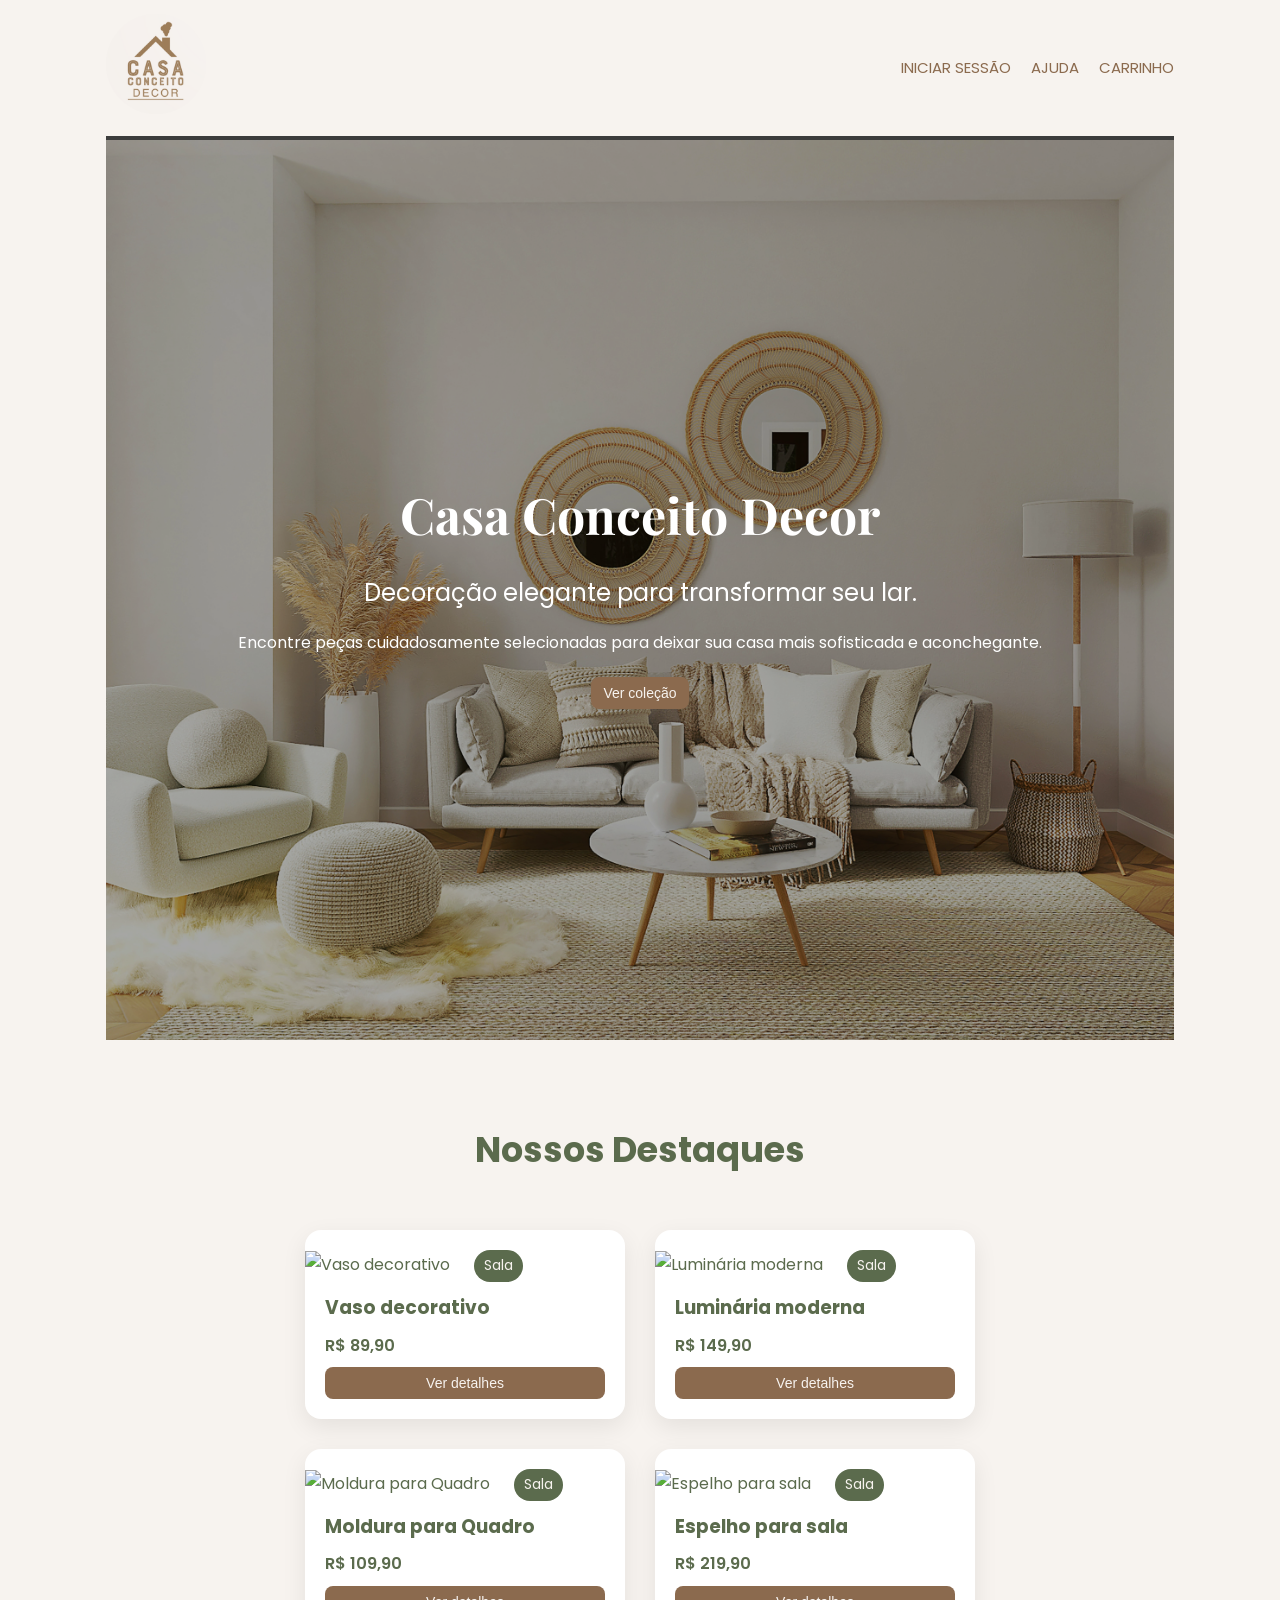
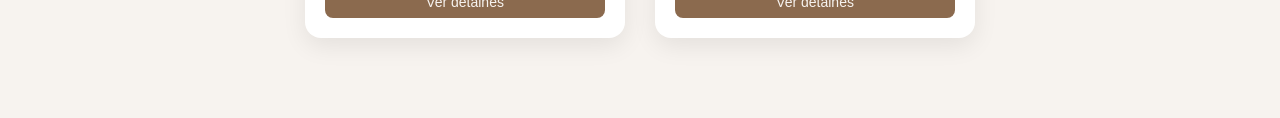
==== pages/index.html @ 95ecd6db "feat: seção Destaques (com cards)" ====
<!DOCTYPE html>
<html lang="pt-BR">
<head>
  <meta charset="UTF-8">
  <meta name="viewport" content="width=device-width, initial-scale=1.0">
  <title>Casa Conceito Decor</title>
  <link rel="preconnect" href="https://fonts.googleapis.com">
  <link rel="preconnect" href="https://fonts.gstatic.com" crossorigin>
  <link href="https://fonts.googleapis.com/css2?family=Playfair+Display:ital,wght@0,400..900;1,400..900&family=Poppins:ital,wght@0,100;0,200;0,300;0,400;0,500;0,600;0,700;0,800;0,900;1,100;1,200;1,300;1,400;1,500;1,600;1,700;1,800;1,900&display=swap" rel="stylesheet">

  <link rel="stylesheet" href="../css/main.css">
  <script src="../js/components/site-header.js"></script>
  <script src="../js/components/card-produto.js"></script>
</head>
<body>
  <site-header></site-header>

  <div class="hero">
    <h1>Casa Conceito Decor</h1>
    <h3>Decoração elegante para transformar seu lar.</h3>
    <h5>Encontre peças cuidadosamente selecionadas para deixar sua casa mais sofisticada e aconchegante.</h5>
    <button>Ver coleção</button>
  </div>

  <section class="produtos">
    <h2>Nossos Destaques</h2>
    <div class="cards">
      <card-produto
        src="../assets/vaso.jpg"
        categoria="Sala"
        titulo="Vaso decorativo"
        preco="R$ 89,90"
      ></card-produto>

      <card-produto
        src="../assets/luminaria.jpg"
        categoria="Sala"
        titulo="Luminária moderna"
        preco="R$ 149,90"
      ></card-produto>

      <card-produto
        src="../assets/quadro.jpg"
        categoria="Sala"
        titulo="Moldura para Quadro"
        preco="R$ 109,90"
      ></card-produto>

      <card-produto
        src="../assets/espelho.jpg"
        categoria="Sala"
        titulo="Espelho para sala"
        preco="R$ 219,90"
      ></card-produto>
    </div>
  </section>
</body>
</html>
---- css/main.css ----
@import "base/variables.css";
@import "base/reset.css";

@import "layout/header.css";
@import "layout/hero.css";

@import "components/card.css";
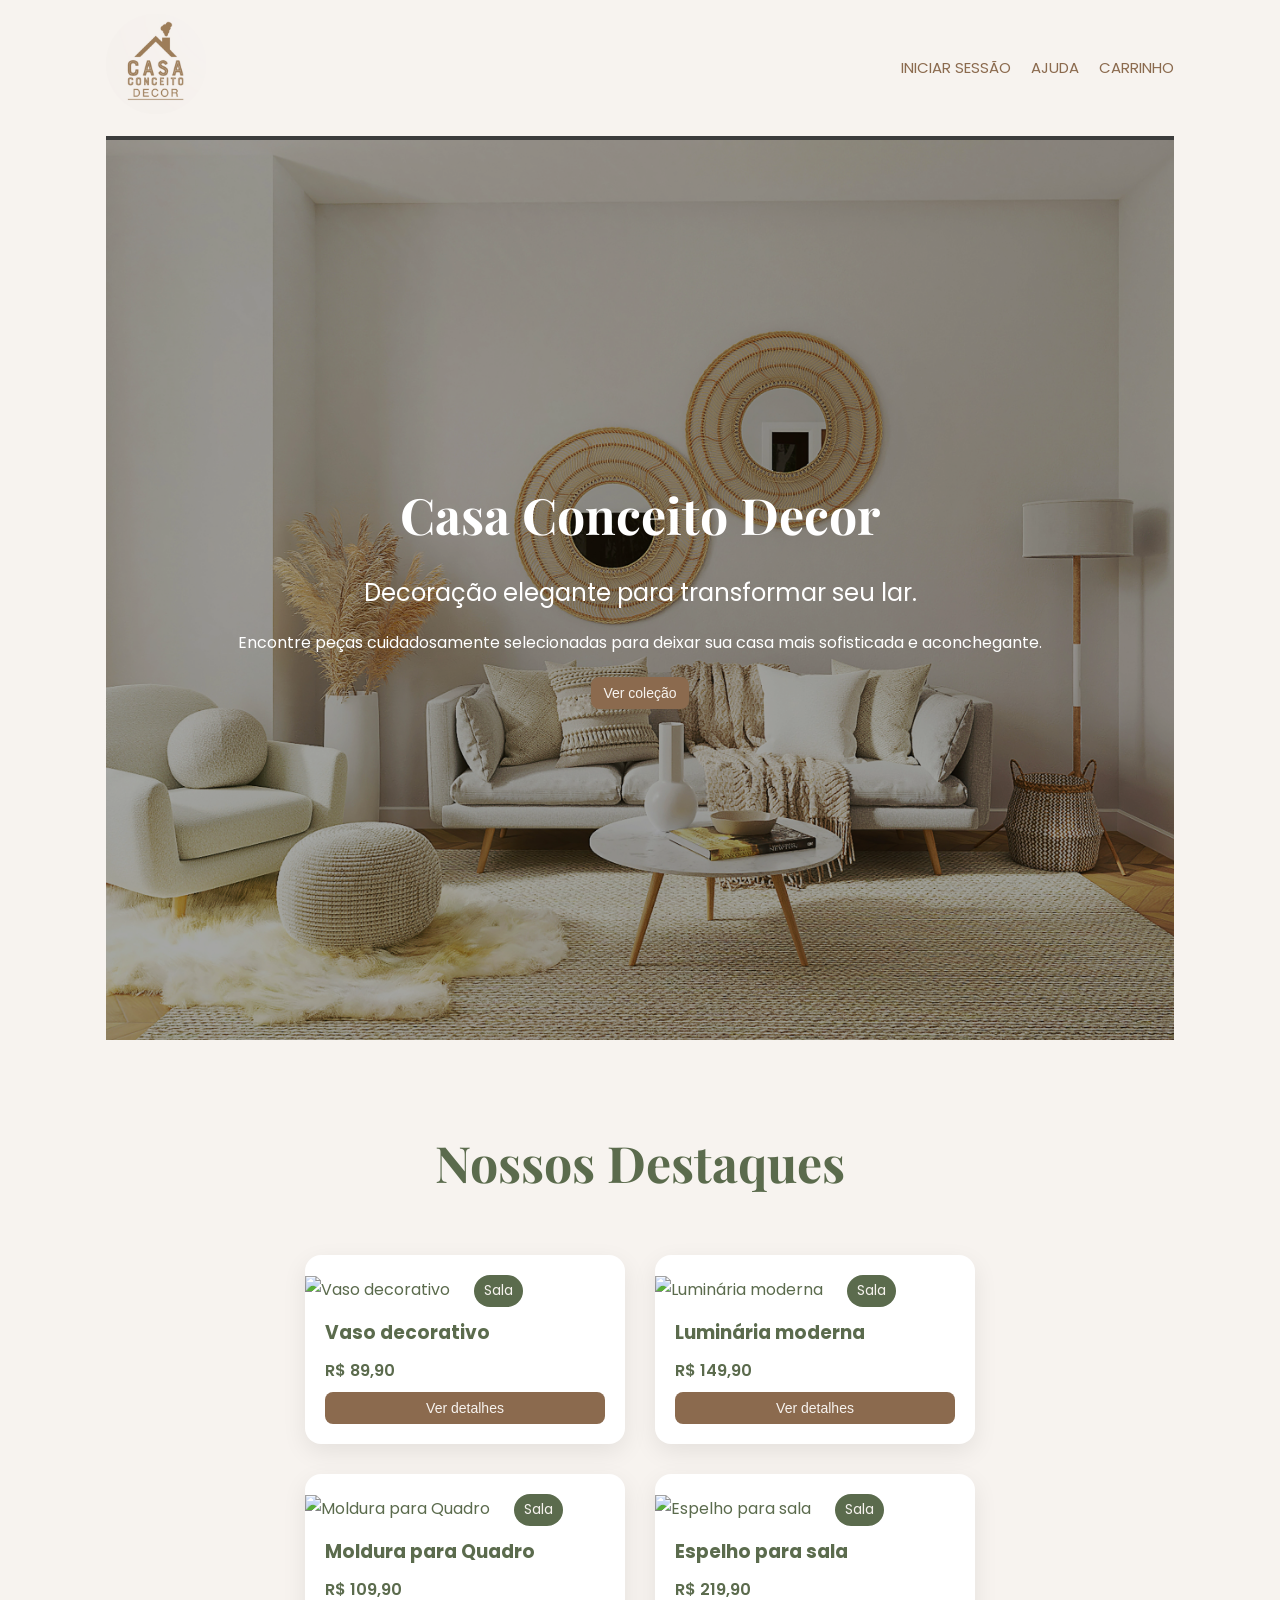
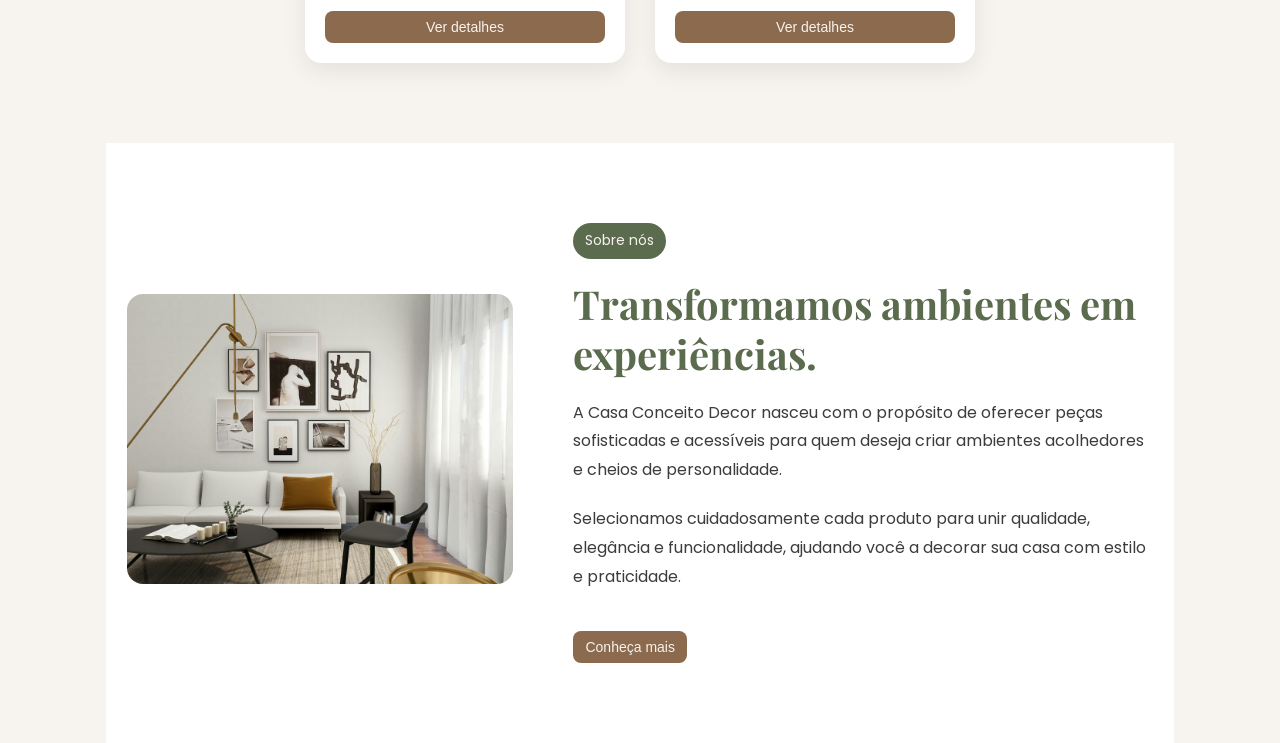
==== commit b95d926f: "feat: seção 'sobre' do projeto" ====
--- a/pages/index.html
+++ b/pages/index.html
@@ -54,5 +54,26 @@
       ></card-produto>
     </div>
   </section>
+
+  <section class="sobre">
+    <div class="sobre__imagem">
+      <img src="../assets/sobre.jpg" alt="Sala decorada">
+    </div>
+    <div class="sobre__conteudo">
+      <span class="sobre__categoria">Sobre nós</span>
+      <h2>Transformamos ambientes em experiências.</h2>
+      <p>
+        A Casa Conceito Decor nasceu com o propósito de oferecer peças
+        sofisticadas e acessíveis para quem deseja criar ambientes
+        acolhedores e cheios de personalidade.
+      </p>
+      <p>
+        Selecionamos cuidadosamente cada produto para unir qualidade,
+        elegância e funcionalidade, ajudando você a decorar sua casa com
+        estilo e praticidade.
+      </p>
+      <button>Conheça mais</button>
+    </div>
+  </section>
 </body>
 </html>
--- a/css/main.css
+++ b/css/main.css
@@ -3,5 +3,6 @@
 
 @import "layout/header.css";
 @import "layout/hero.css";
+@import "layout/about.css";
 
 @import "components/card.css";
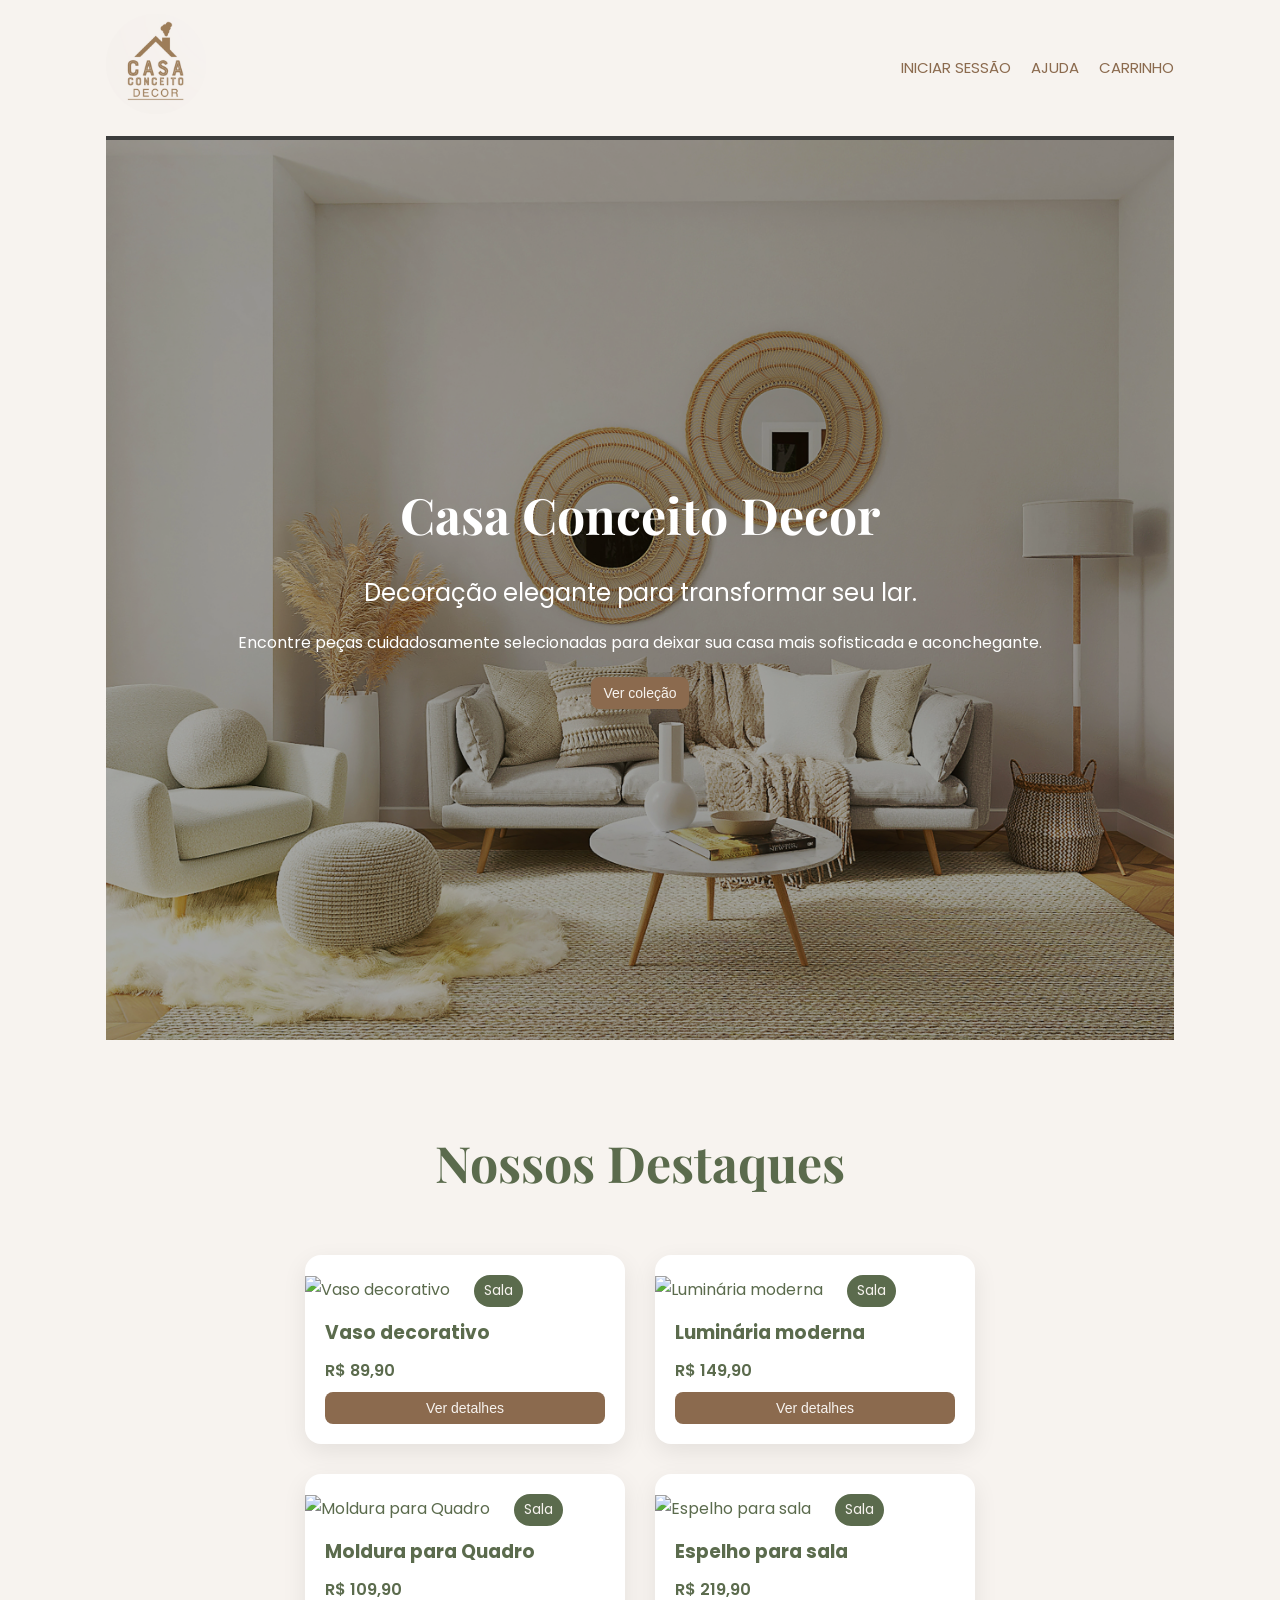
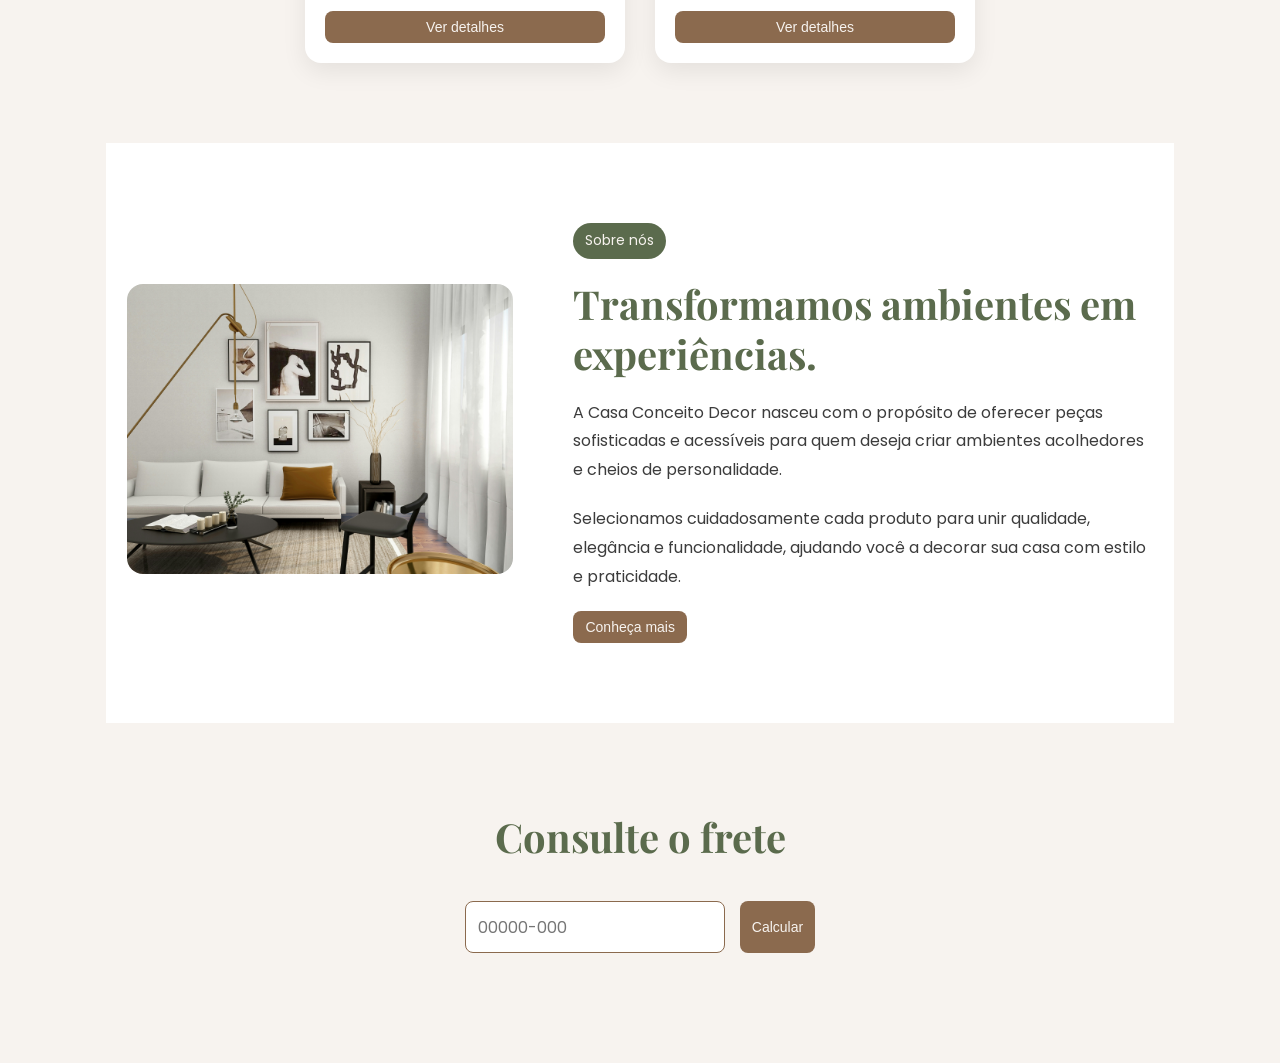
==== commit 707ed4d6: "feat: seção 'calcule o frete' do projeto" ====
--- a/pages/index.html
+++ b/pages/index.html
@@ -11,6 +11,7 @@
   <link rel="stylesheet" href="../css/main.css">
   <script src="../js/components/site-header.js"></script>
   <script src="../js/components/card-produto.js"></script>
+  <script type="module" src="../js/main.js"></script>
 </head>
 <body>
   <site-header></site-header>
@@ -75,5 +76,21 @@
       <button>Conheça mais</button>
     </div>
   </section>
+
+  <section class="frete">
+    <h2>Consulte o frete</h2>
+    <div class="frete__form">
+      <input
+        type="text"
+        id="cep"
+        maxlength="9"
+        placeholder="00000-000"
+      >
+      <button id="btnFrete">
+        Calcular
+      </button>
+    </div>
+    <div id="resultado"></div>
+  </section>
 </body>
 </html>
--- a/css/main.css
+++ b/css/main.css
@@ -6,3 +6,4 @@
 @import "layout/about.css";
 
 @import "components/card.css";
+@import "components/frete.css";
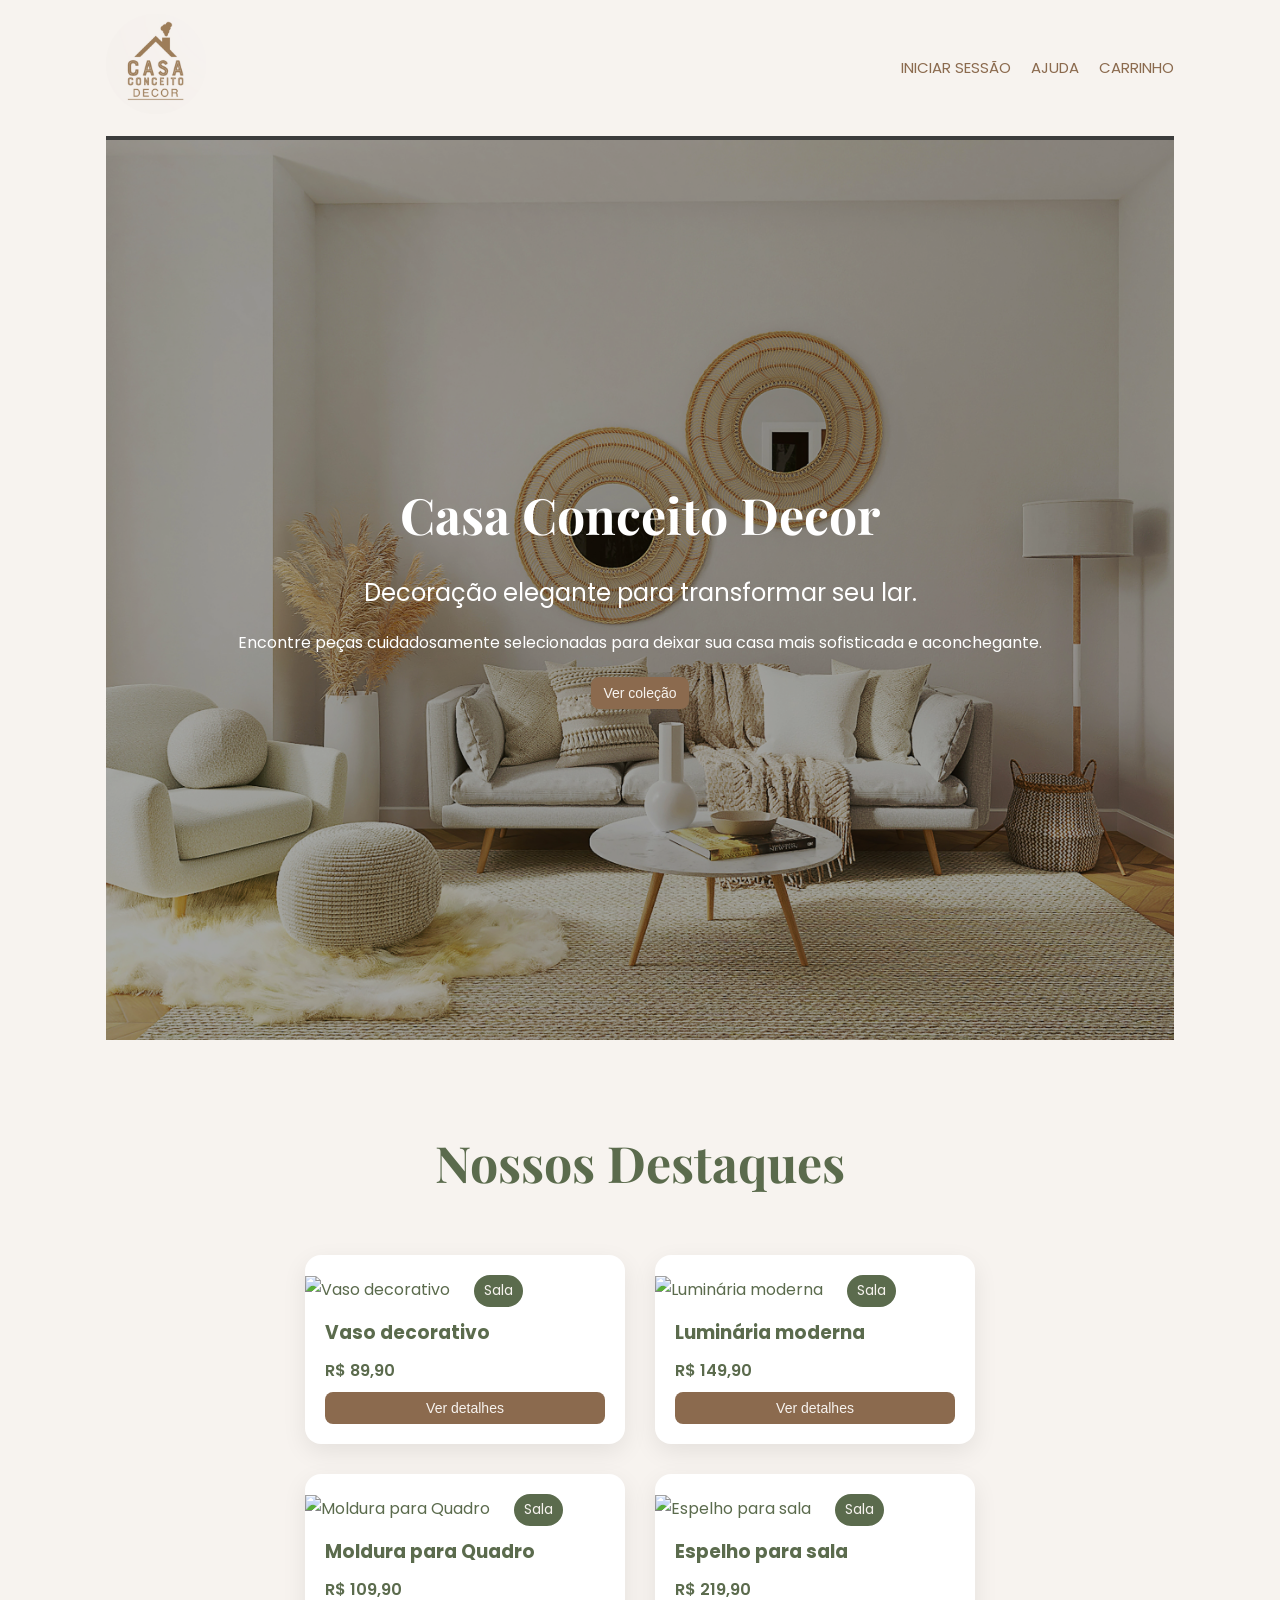
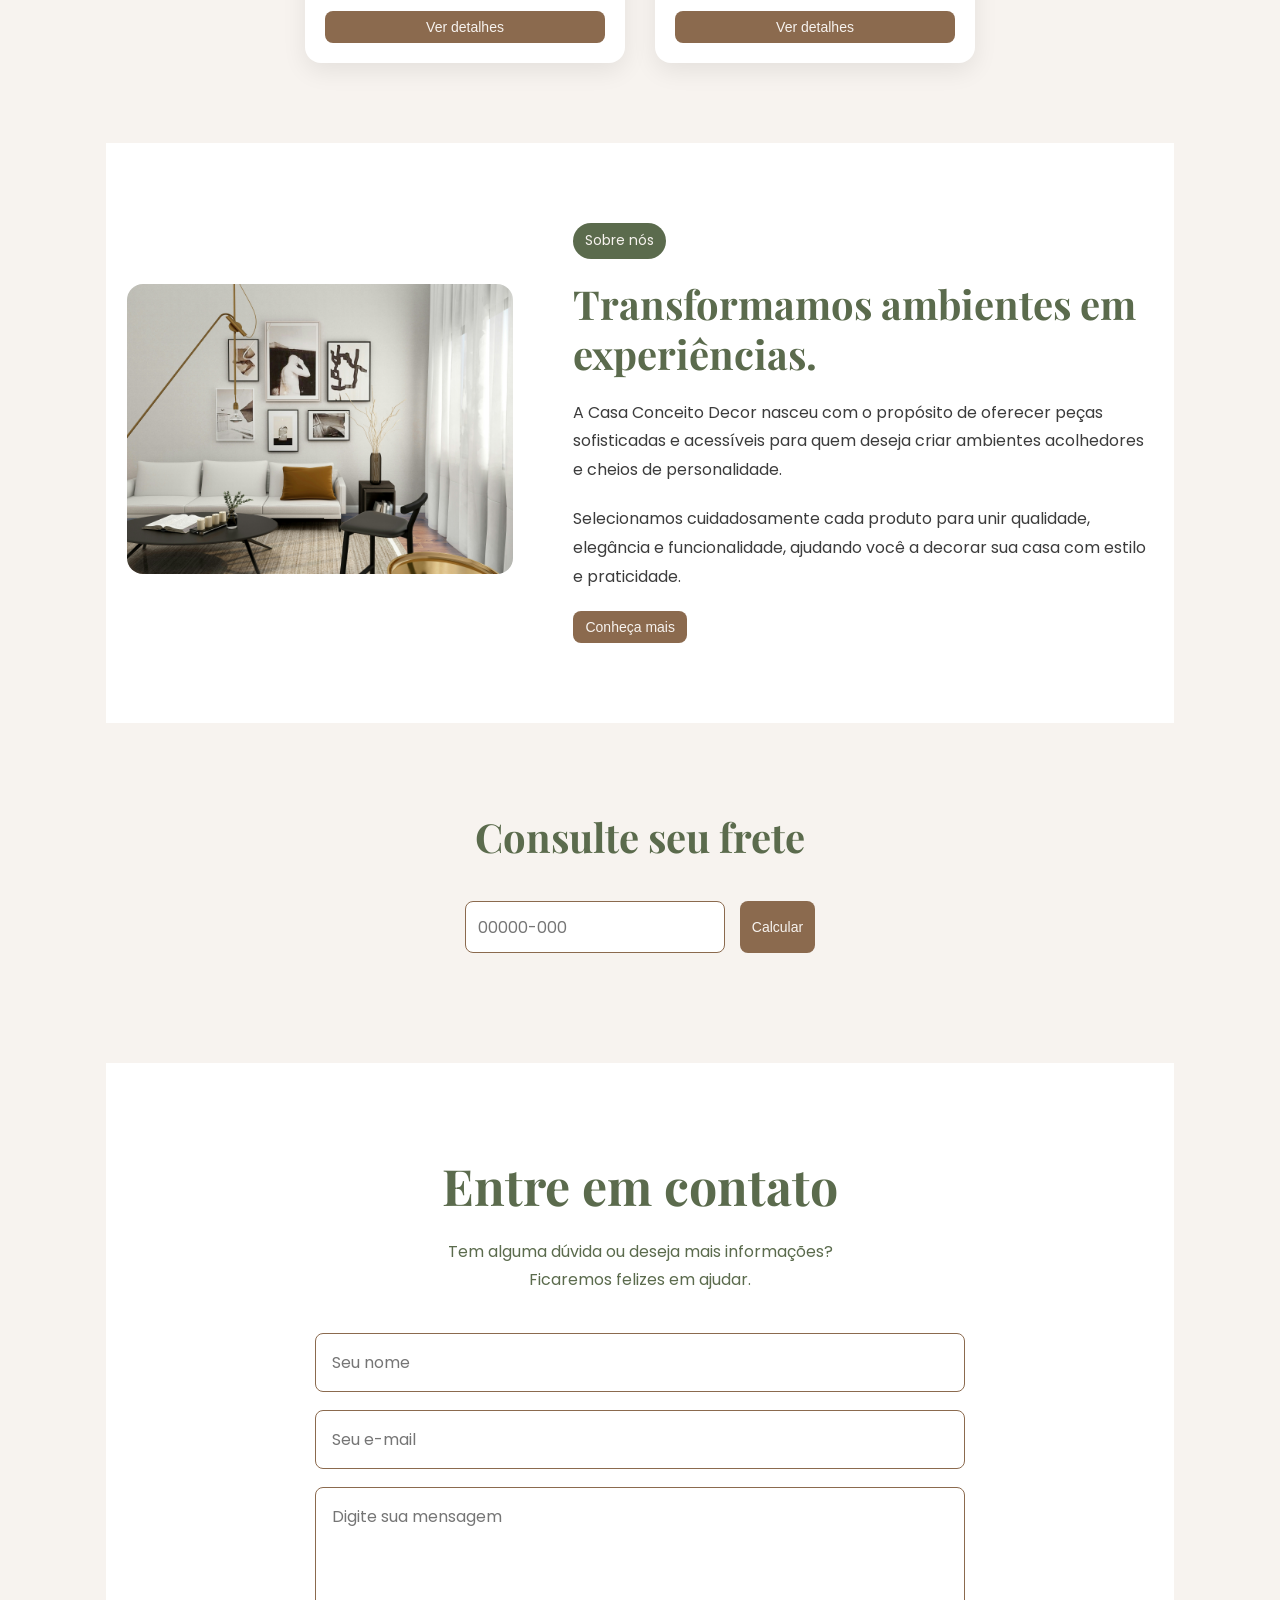
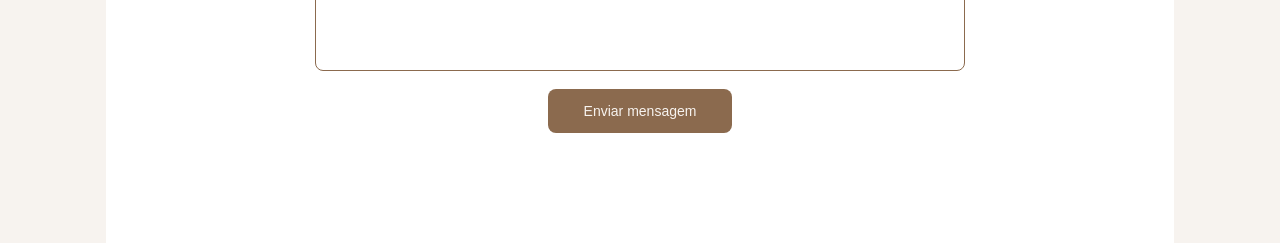
==== commit c03bb545: "feat: seção 'contato' do projeto" ====
--- a/pages/index.html
+++ b/pages/index.html
@@ -78,7 +78,7 @@
   </section>
 
   <section class="frete">
-    <h2>Consulte o frete</h2>
+    <h2>Consulte seu frete</h2>
     <div class="frete__form">
       <input
         type="text"
@@ -92,5 +92,38 @@
     </div>
     <div id="resultado"></div>
   </section>
+
+  <section class="contato">
+    <h2>Entre em contato</h2>
+    <p class="contato__texto">
+      Tem alguma dúvida ou deseja mais informações? 
+      <br>
+      Ficaremos felizes em ajudar.
+    </p>
+    <form id="formContato" class="contato__form">
+      <input
+        type="text"
+        id="nome"
+        placeholder="Seu nome"
+        required
+      >
+      <input
+        type="email"
+        id="email"
+        placeholder="Seu e-mail"
+        required
+      >
+      <textarea
+        id="mensagem"
+        placeholder="Digite sua mensagem"
+        rows="6"
+        required
+      ></textarea>
+      <button type="submit">
+        Enviar mensagem
+      </button>
+    </form>
+    <div id="mensagemContato"></div>
+  </section>
 </body>
 </html>
--- a/css/main.css
+++ b/css/main.css
@@ -7,3 +7,4 @@
 
 @import "components/card.css";
 @import "components/frete.css";
+@import "components/form.css";
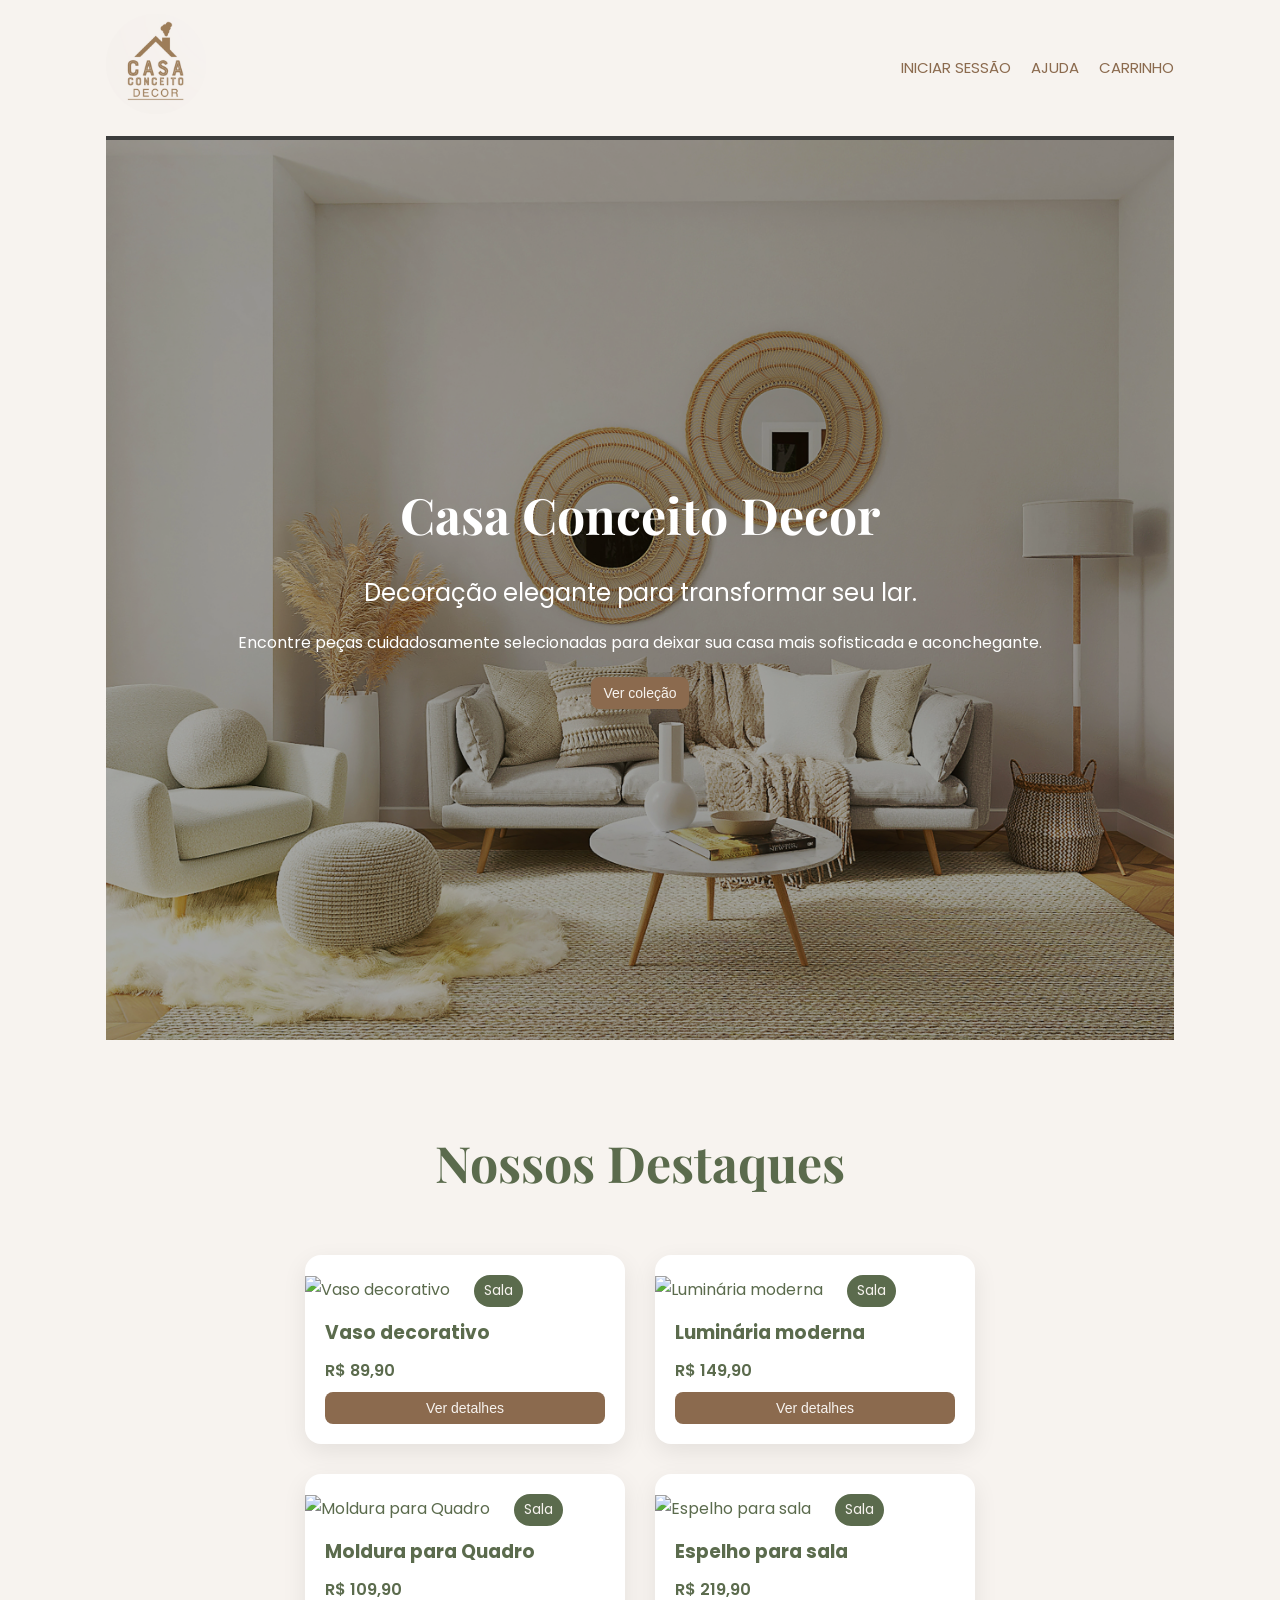
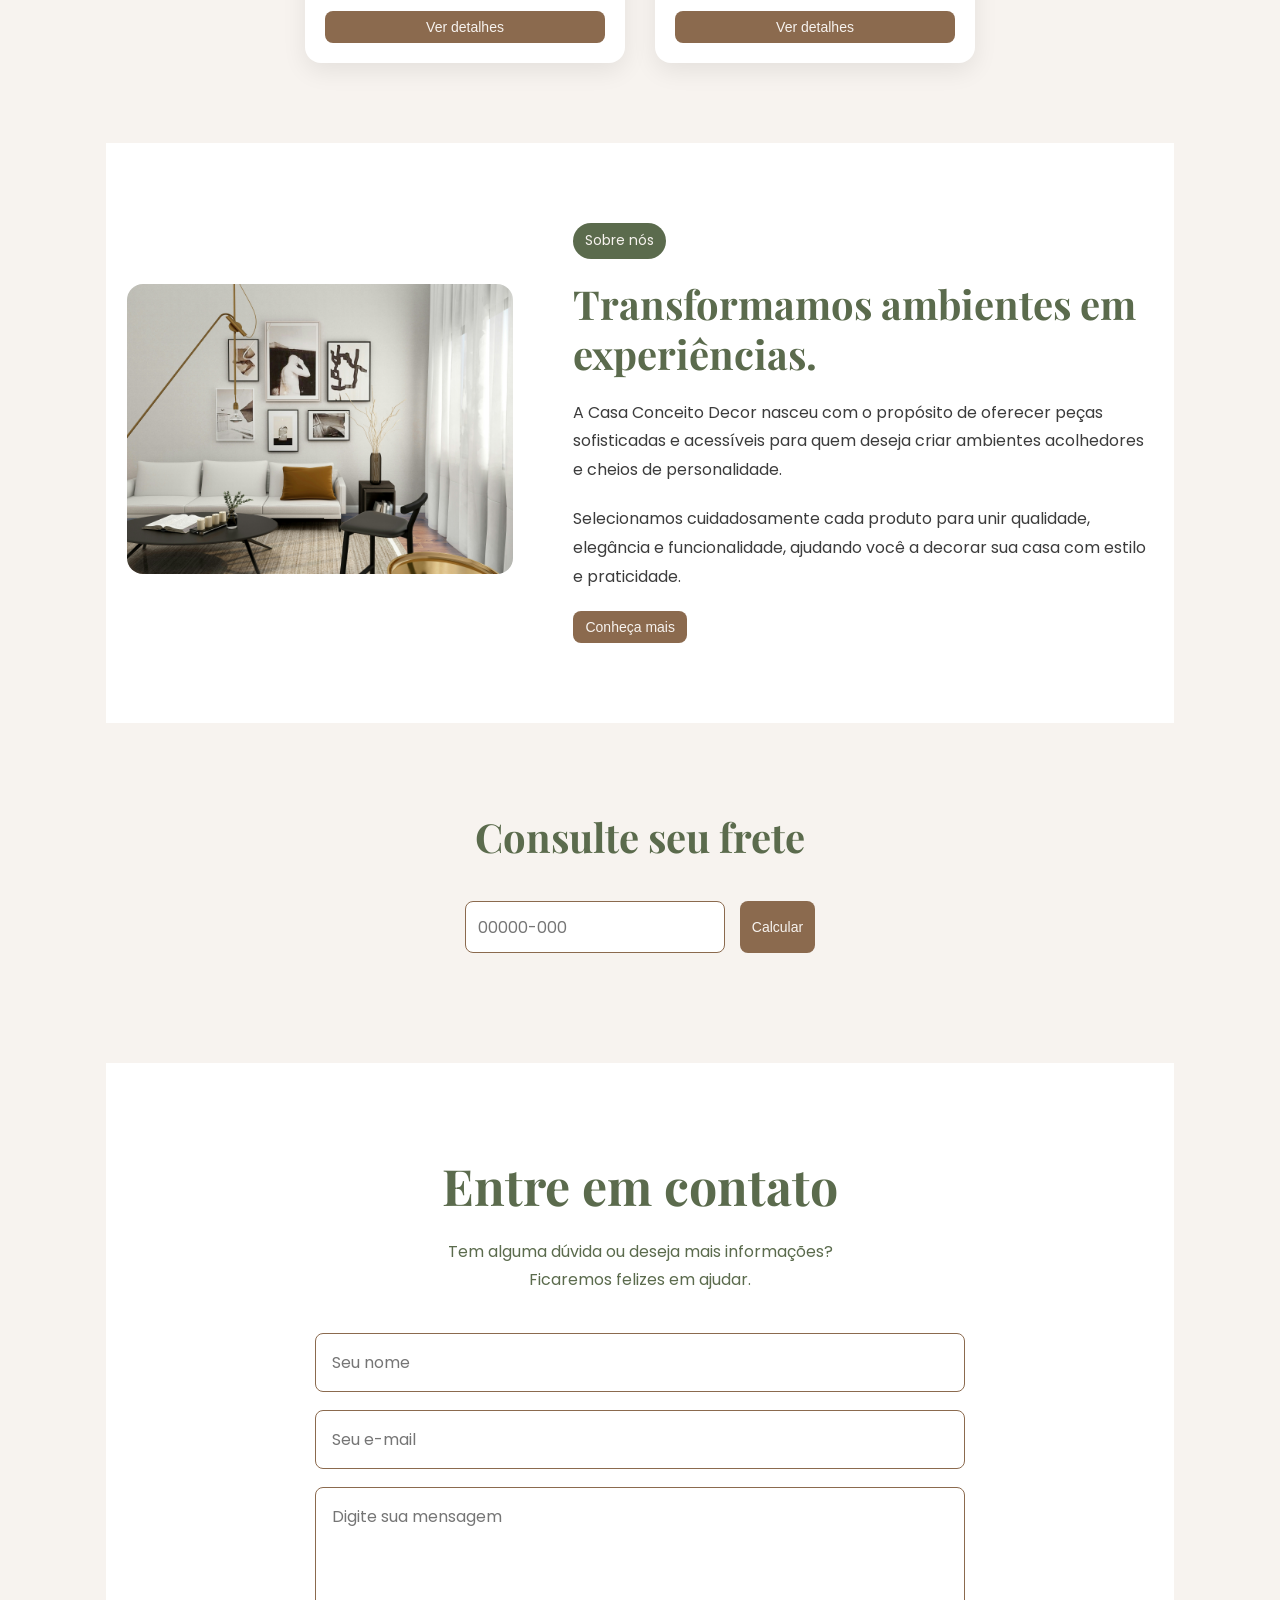
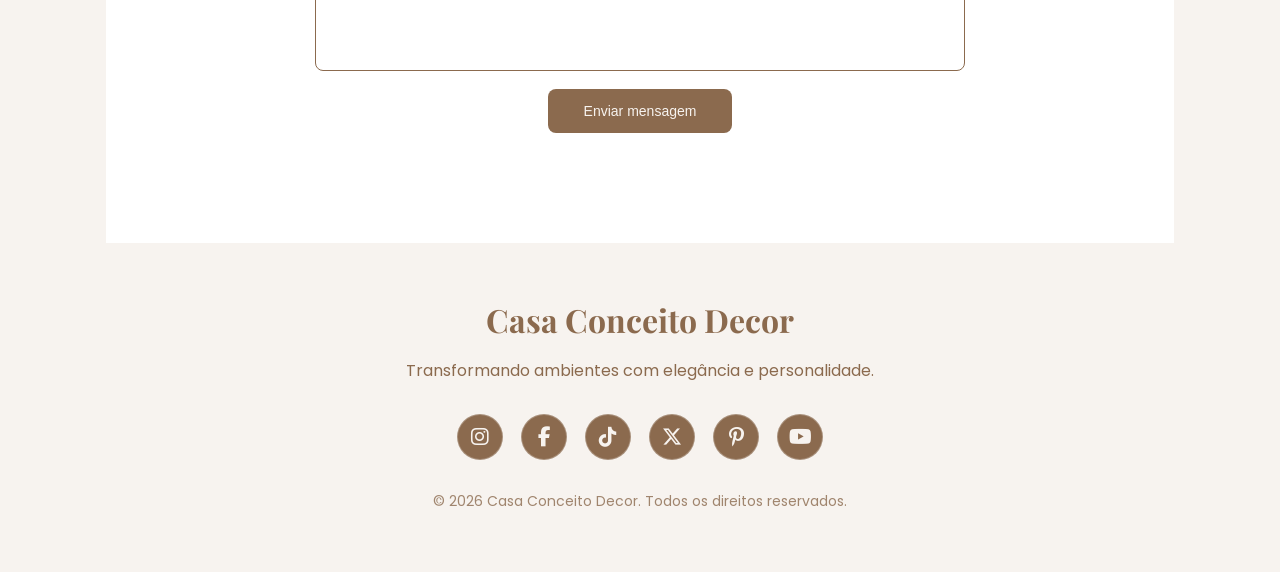
==== commit 337efb3f: "feat: footer do projeto" ====
--- a/pages/index.html
+++ b/pages/index.html
@@ -7,10 +7,12 @@
   <link rel="preconnect" href="https://fonts.googleapis.com">
   <link rel="preconnect" href="https://fonts.gstatic.com" crossorigin>
   <link href="https://fonts.googleapis.com/css2?family=Playfair+Display:ital,wght@0,400..900;1,400..900&family=Poppins:ital,wght@0,100;0,200;0,300;0,400;0,500;0,600;0,700;0,800;0,900;1,100;1,200;1,300;1,400;1,500;1,600;1,700;1,800;1,900&display=swap" rel="stylesheet">
+  <link rel="stylesheet" href="https://cdnjs.cloudflare.com/ajax/libs/font-awesome/6.7.2/css/all.min.css"/>
 
   <link rel="stylesheet" href="../css/main.css">
   <script src="../js/components/site-header.js"></script>
   <script src="../js/components/card-produto.js"></script>
+  <script src="../js/components/site-footer.js"></script>
   <script type="module" src="../js/main.js"></script>
 </head>
 <body>
@@ -125,5 +127,7 @@
     </form>
     <div id="mensagemContato"></div>
   </section>
+
+  <site-footer></site-footer>
 </body>
 </html>
--- a/css/main.css
+++ b/css/main.css
@@ -4,6 +4,7 @@
 @import "layout/header.css";
 @import "layout/hero.css";
 @import "layout/about.css";
+@import "layout/footer.css";
 
 @import "components/card.css";
 @import "components/frete.css";
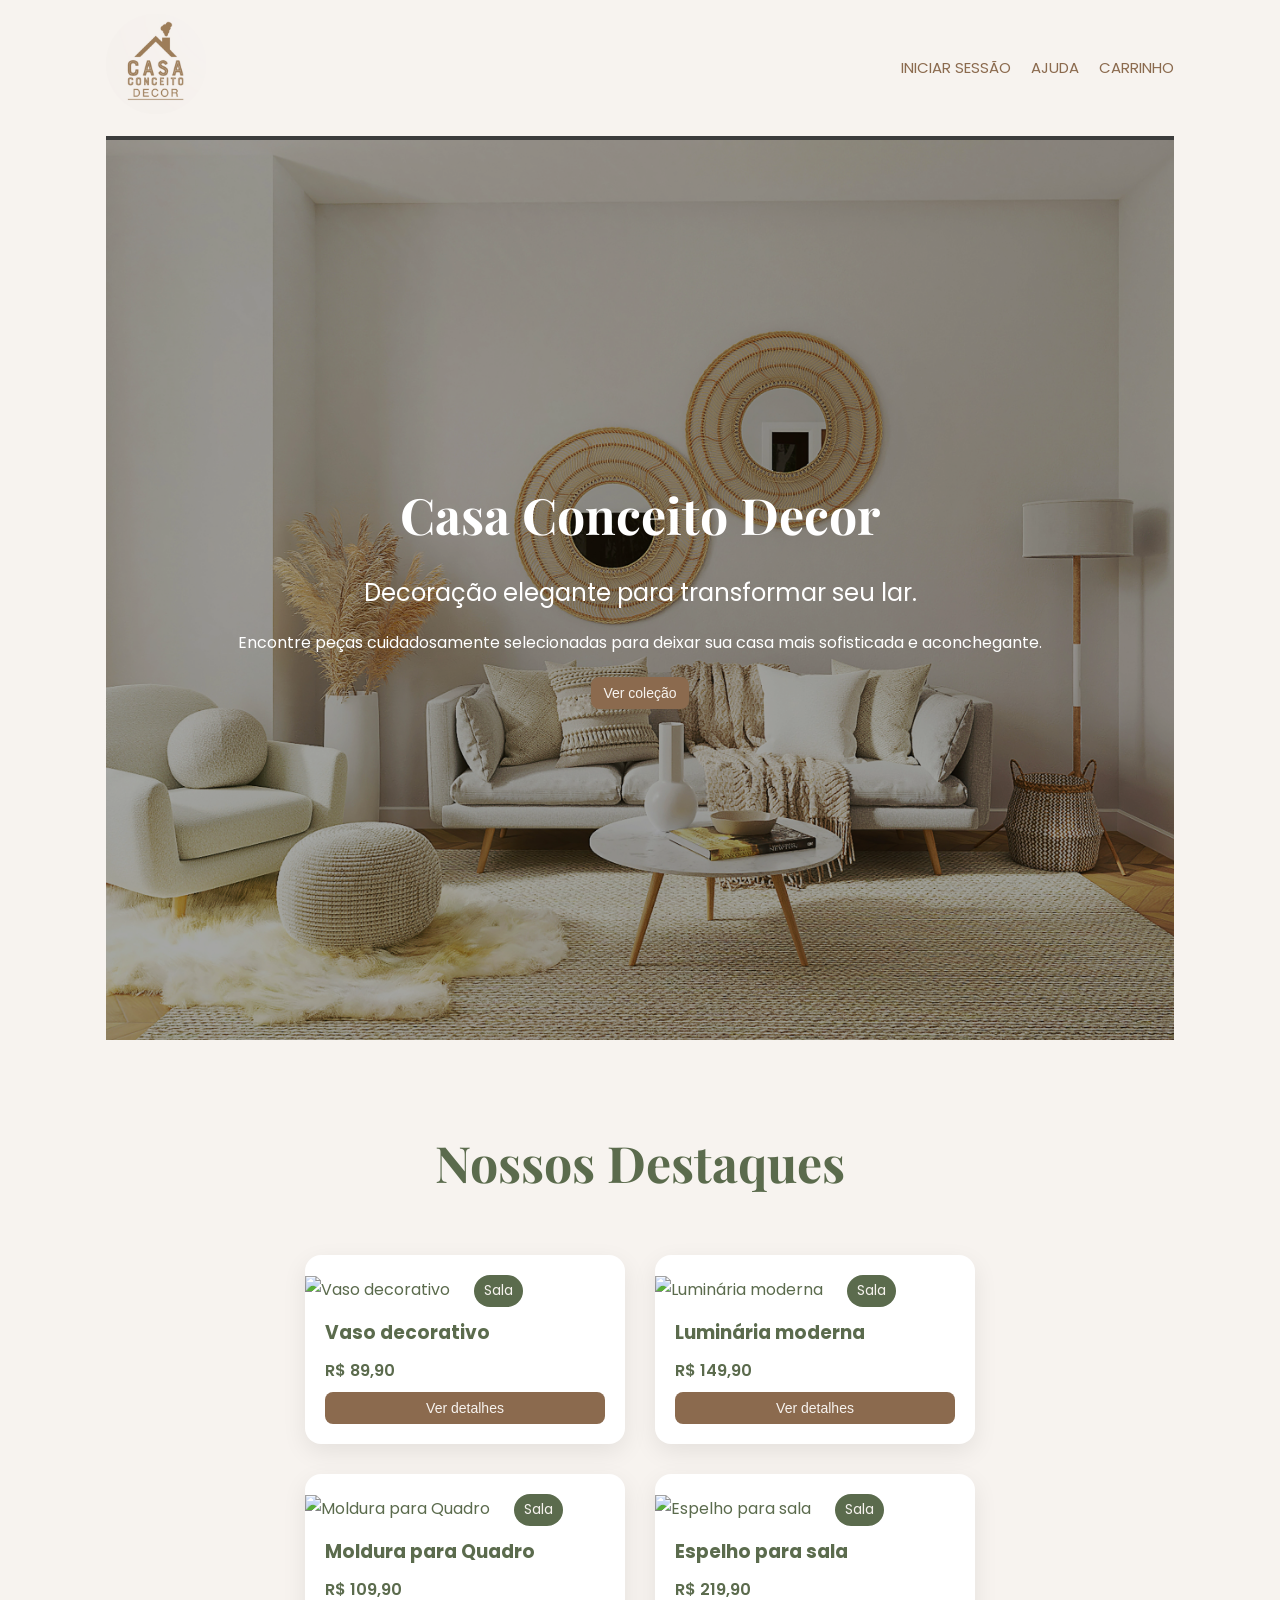
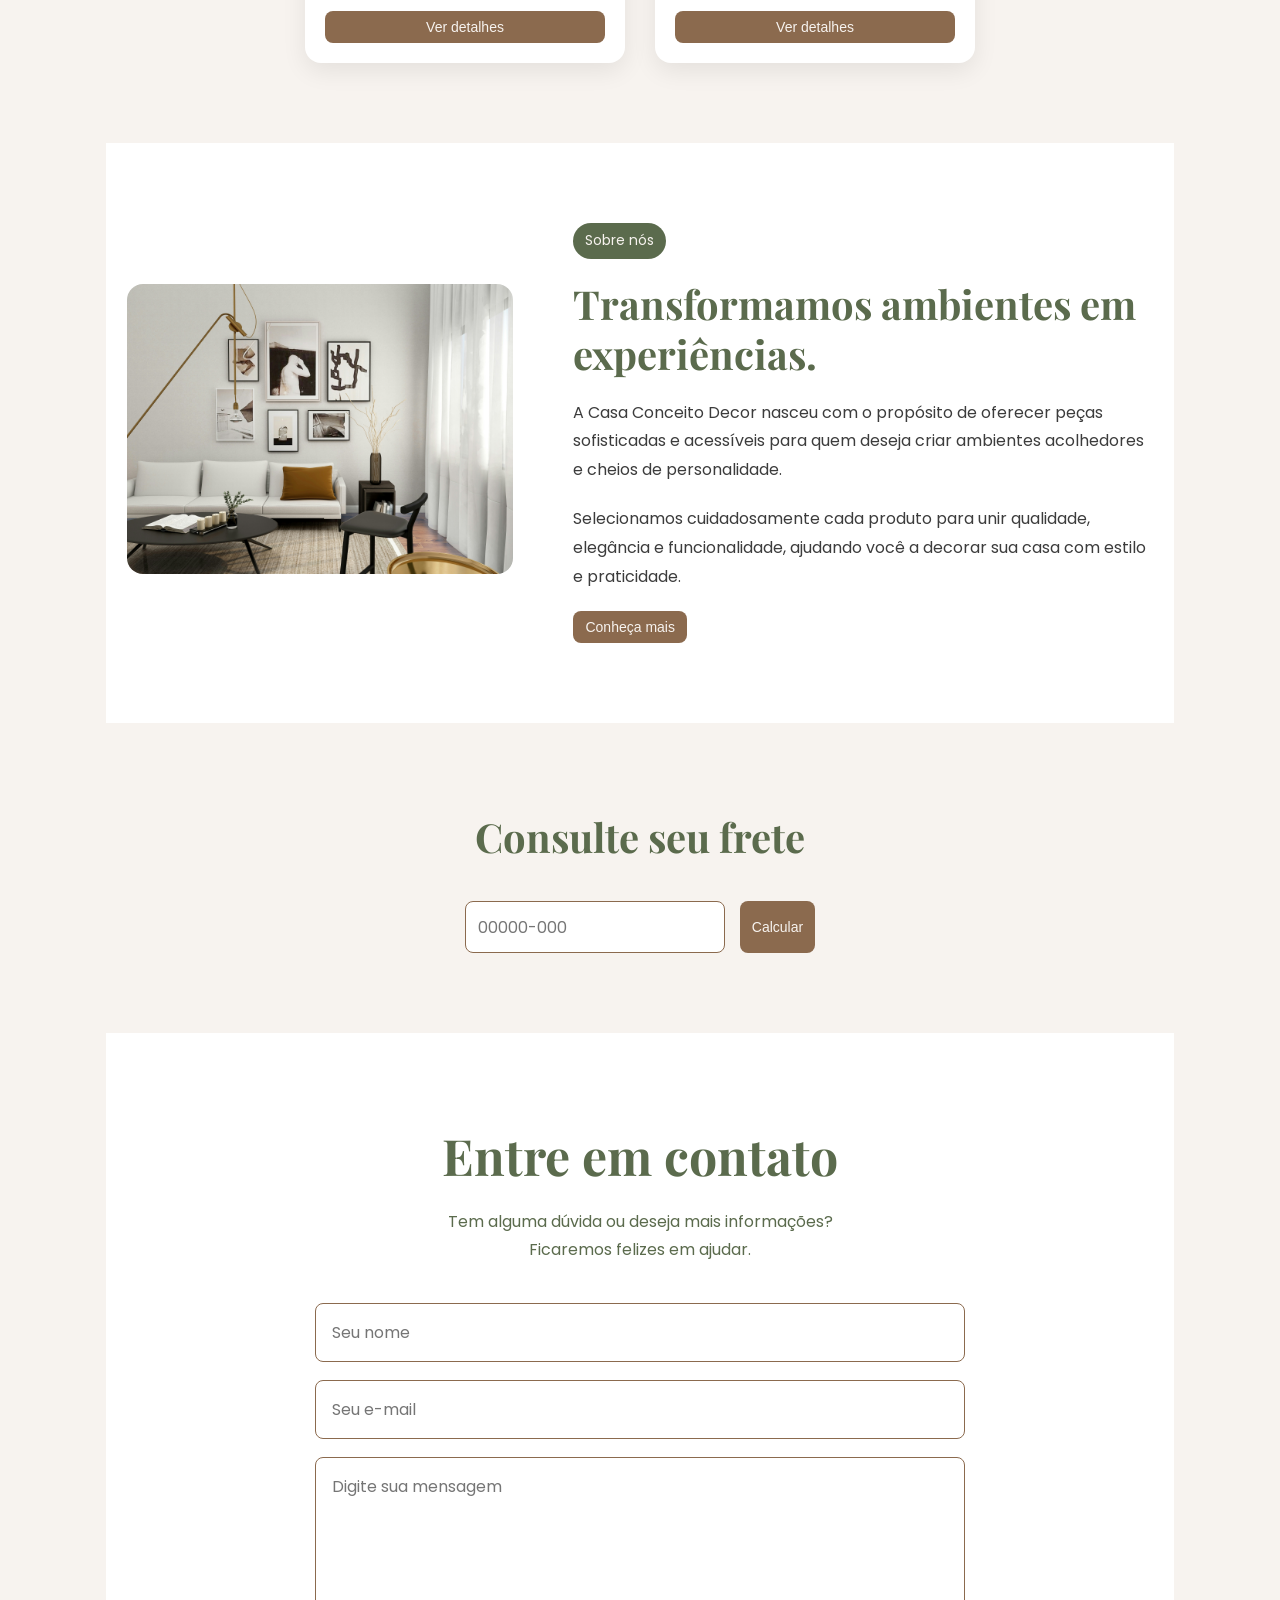
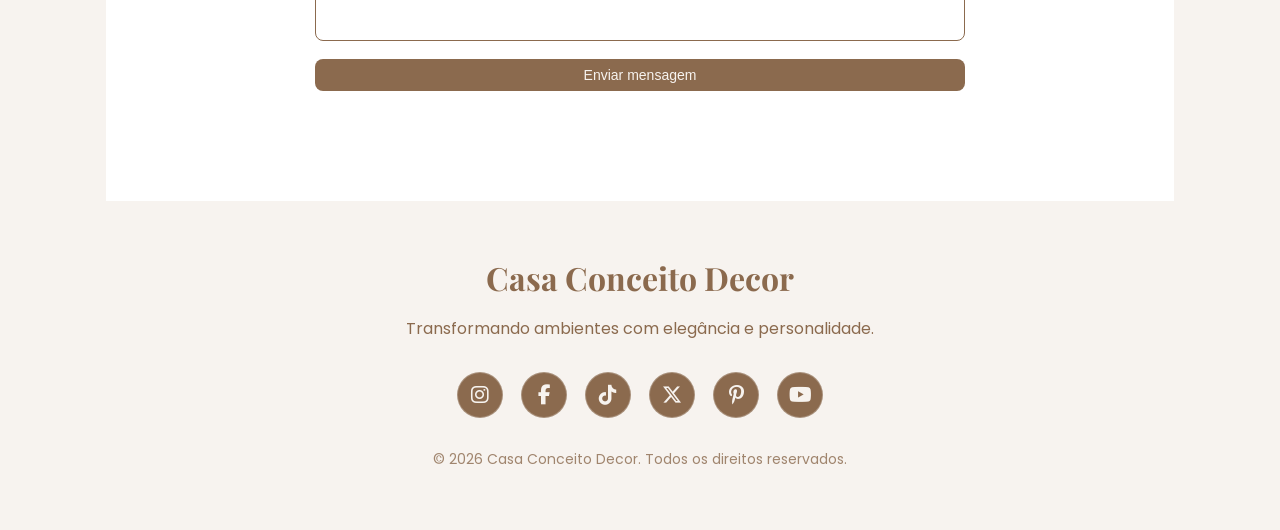
==== commit bc6e5bdf: "refactor: componente Button reutilizável" ====
--- a/pages/index.html
+++ b/pages/index.html
@@ -22,7 +22,7 @@
     <h1>Casa Conceito Decor</h1>
     <h3>Decoração elegante para transformar seu lar.</h3>
     <h5>Encontre peças cuidadosamente selecionadas para deixar sua casa mais sofisticada e aconchegante.</h5>
-    <button>Ver coleção</button>
+    <button class="btn">Ver coleção</button>
   </div>
 
   <section class="produtos">
@@ -75,7 +75,7 @@
         elegância e funcionalidade, ajudando você a decorar sua casa com
         estilo e praticidade.
       </p>
-      <button>Conheça mais</button>
+      <button class="btn">Conheça mais</button>
     </div>
   </section>
 
@@ -88,7 +88,7 @@
         maxlength="9"
         placeholder="00000-000"
       >
-      <button id="btnFrete">
+      <button class="btn" id="btnFrete">
         Calcular
       </button>
     </div>
@@ -121,7 +121,7 @@
         rows="6"
         required
       ></textarea>
-      <button type="submit">
+      <button class="btn" type="submit">
         Enviar mensagem
       </button>
     </form>
--- a/css/main.css
+++ b/css/main.css
@@ -9,3 +9,4 @@
 @import "components/card.css";
 @import "components/frete.css";
 @import "components/form.css";
+@import "components/button.css";
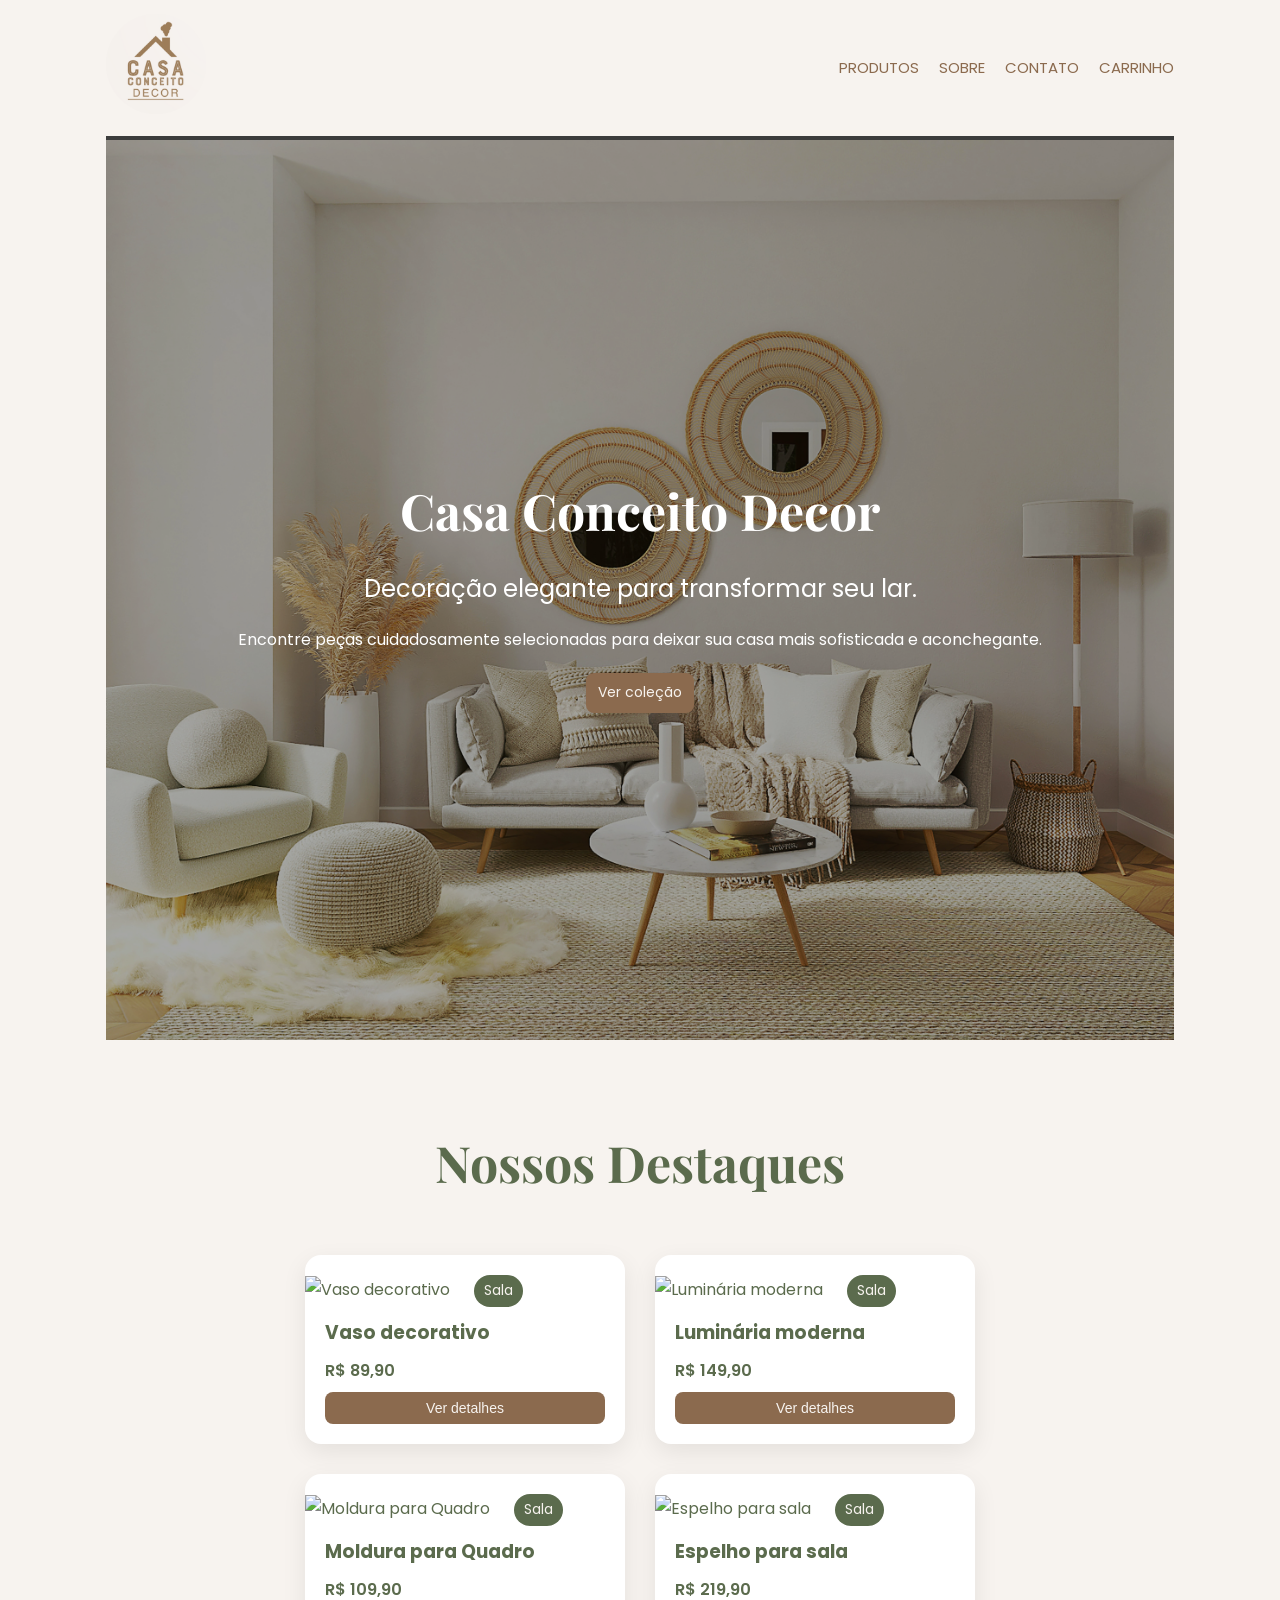
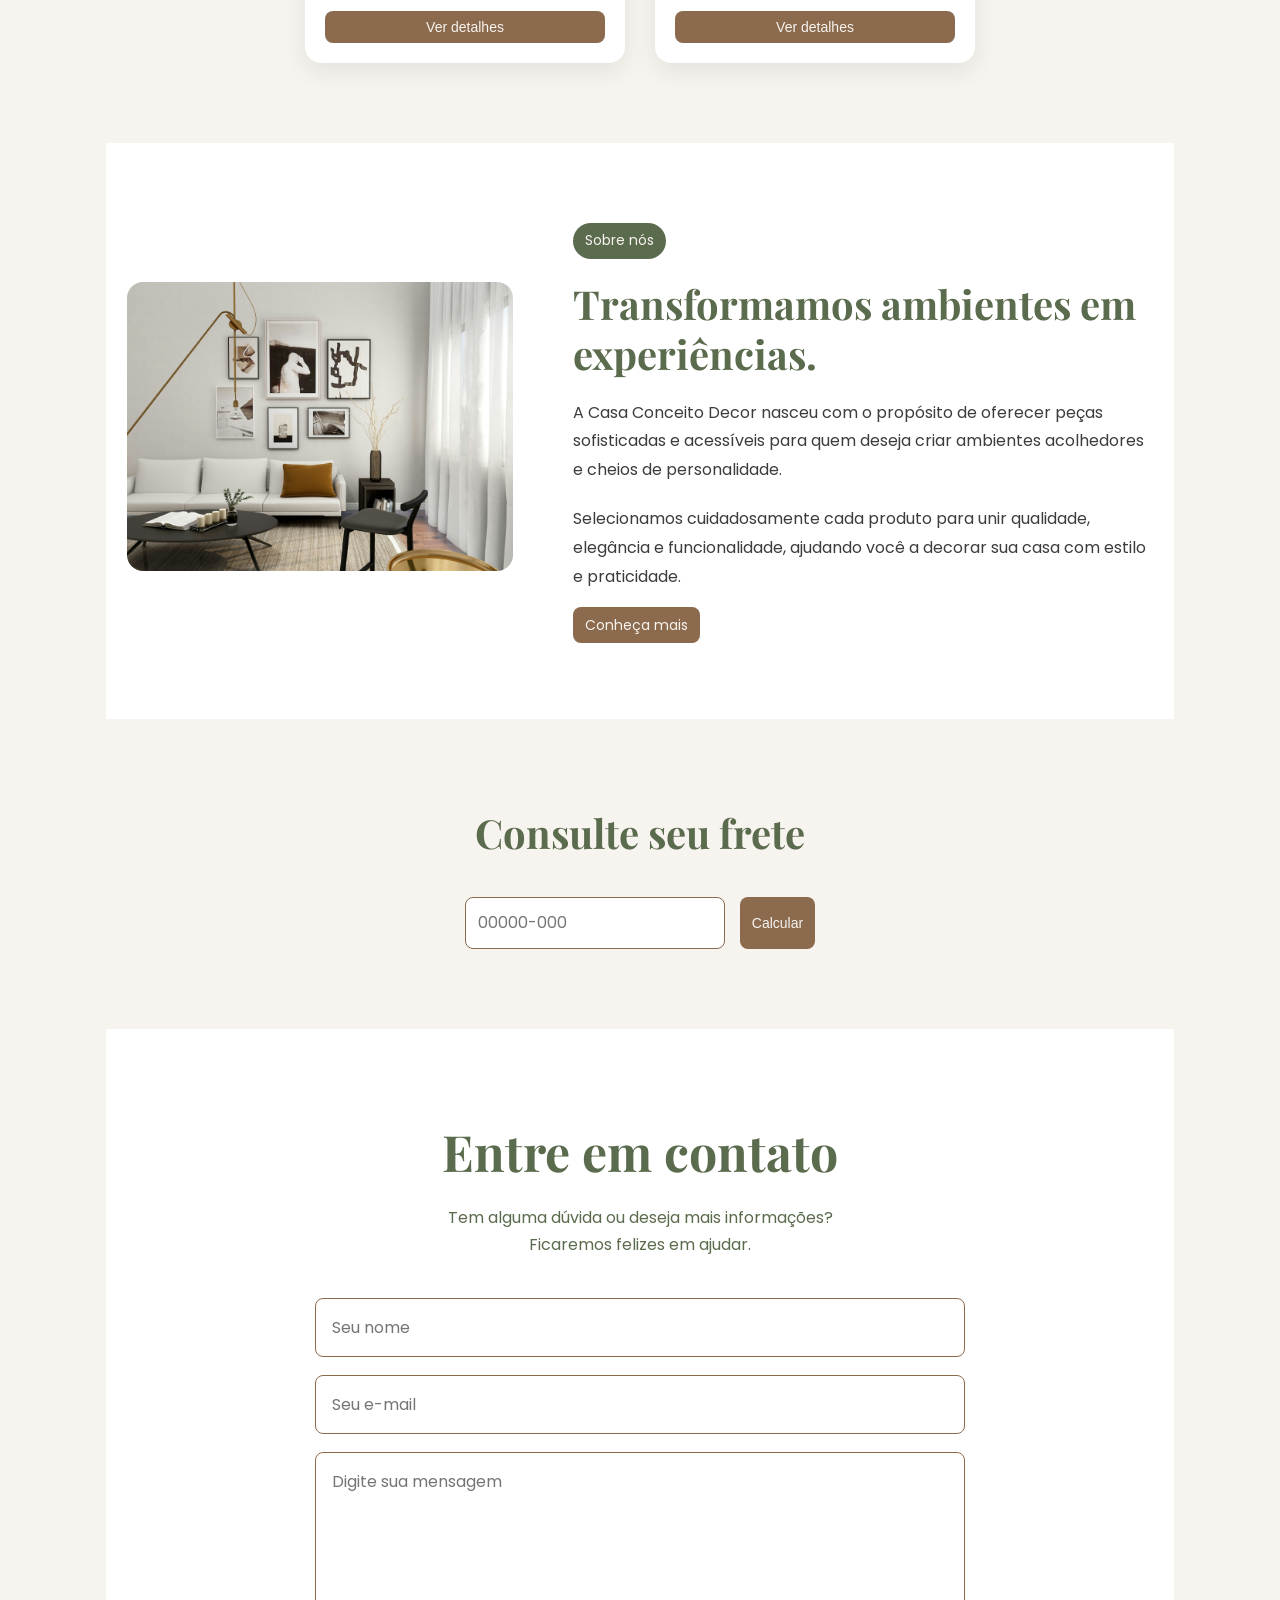
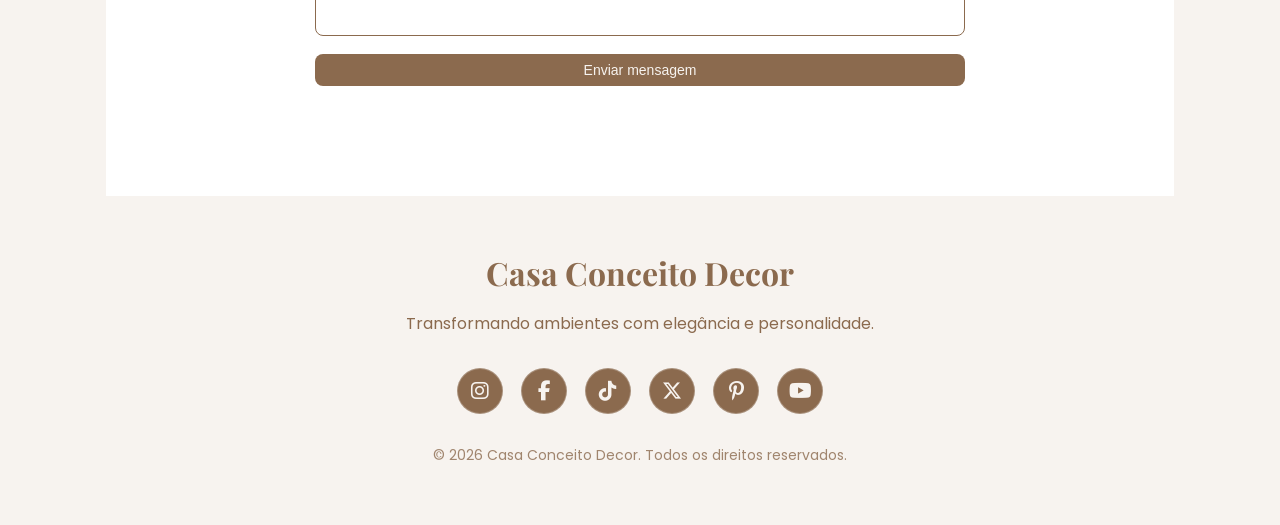
==== commit 6bfa9c44: "refactor: funcionalidade dos botões" ====
--- a/pages/index.html
+++ b/pages/index.html
@@ -22,10 +22,10 @@
     <h1>Casa Conceito Decor</h1>
     <h3>Decoração elegante para transformar seu lar.</h3>
     <h5>Encontre peças cuidadosamente selecionadas para deixar sua casa mais sofisticada e aconchegante.</h5>
-    <button class="btn">Ver coleção</button>
+    <a href="#destaques" class="btn">Ver coleção</a>
   </div>
 
-  <section class="produtos">
+  <section class="produtos" id="destaques">
     <h2>Nossos Destaques</h2>
     <div class="cards">
       <card-produto
@@ -58,7 +58,7 @@
     </div>
   </section>
 
-  <section class="sobre">
+  <section class="sobre" id="sobre">
     <div class="sobre__imagem">
       <img src="../assets/sobre.jpg" alt="Sala decorada">
     </div>
@@ -75,7 +75,7 @@
         elegância e funcionalidade, ajudando você a decorar sua casa com
         estilo e praticidade.
       </p>
-      <button class="btn">Conheça mais</button>
+      <a href="#destaques" class="btn">Conheça mais</a>
     </div>
   </section>
 
@@ -95,7 +95,7 @@
     <div id="resultado"></div>
   </section>
 
-  <section class="contato">
+  <section class="contato" id="contato">
     <h2>Entre em contato</h2>
     <p class="contato__texto">
       Tem alguma dúvida ou deseja mais informações? 
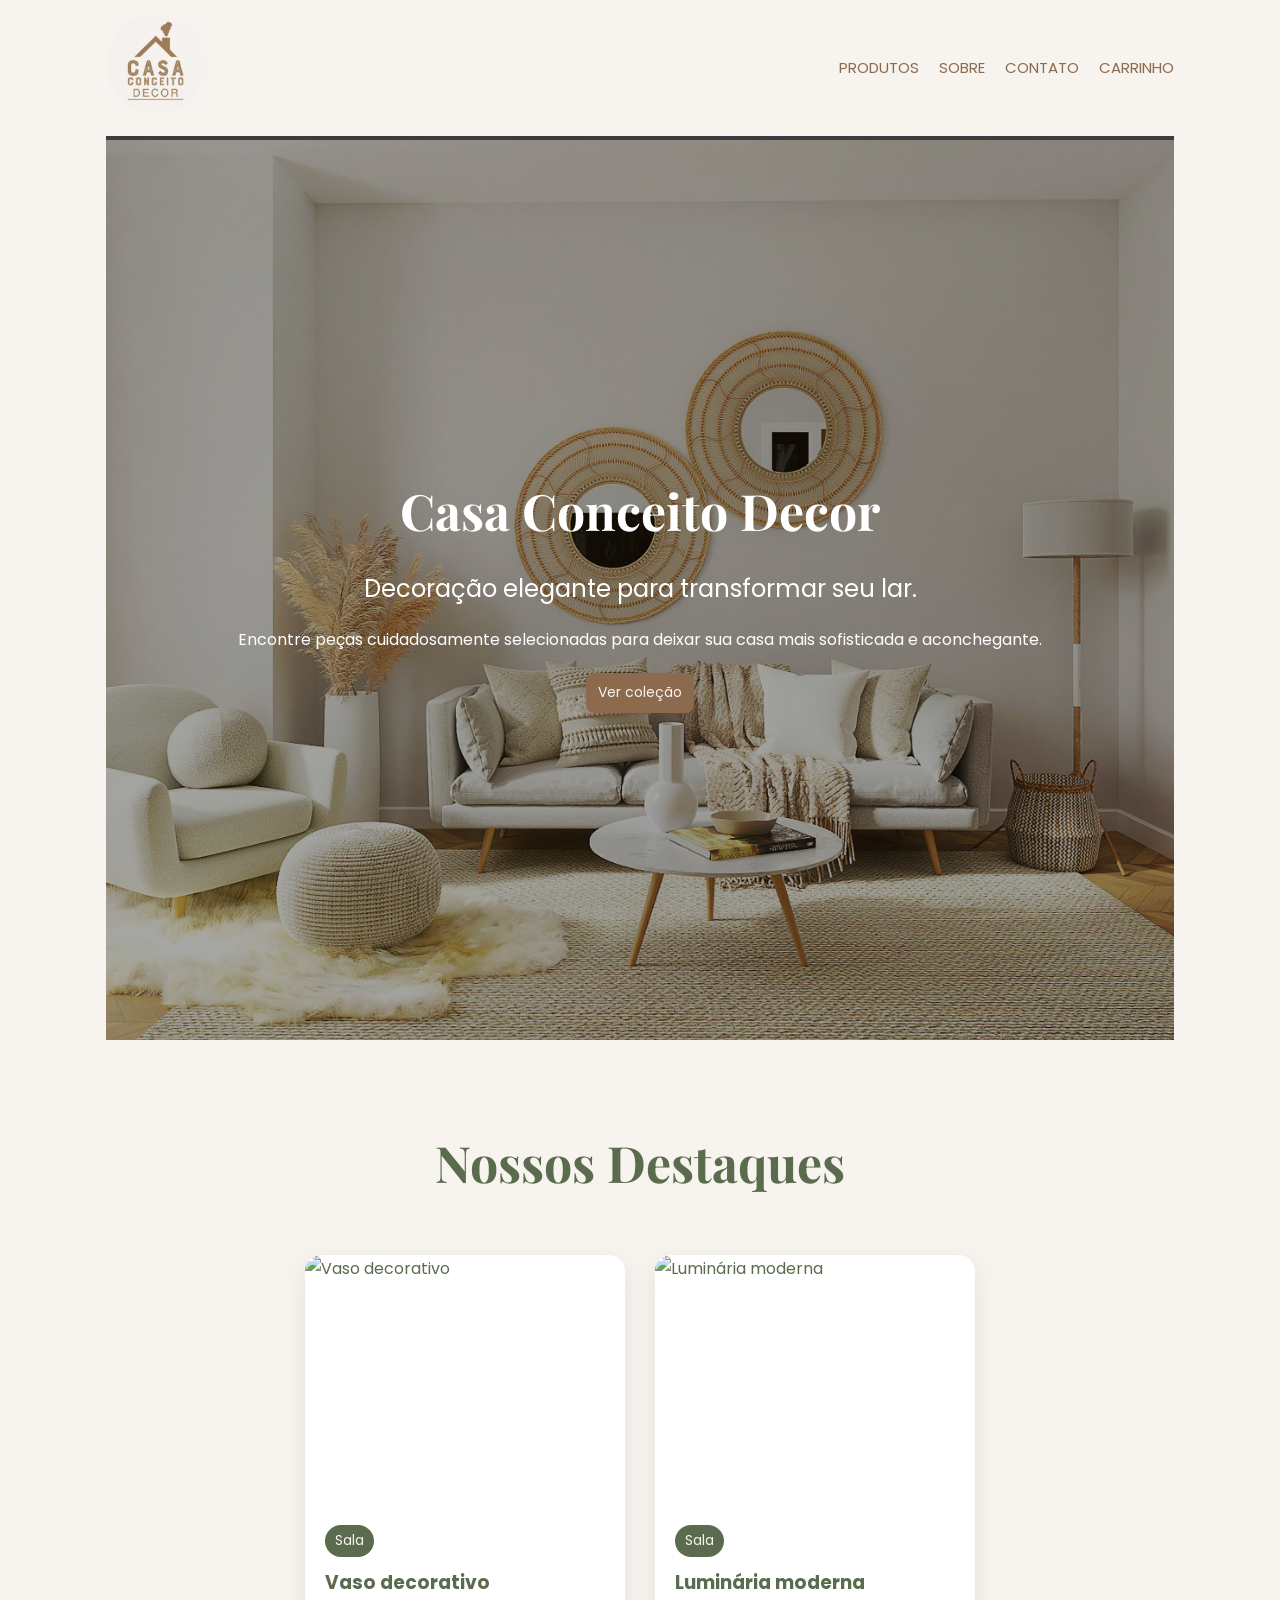
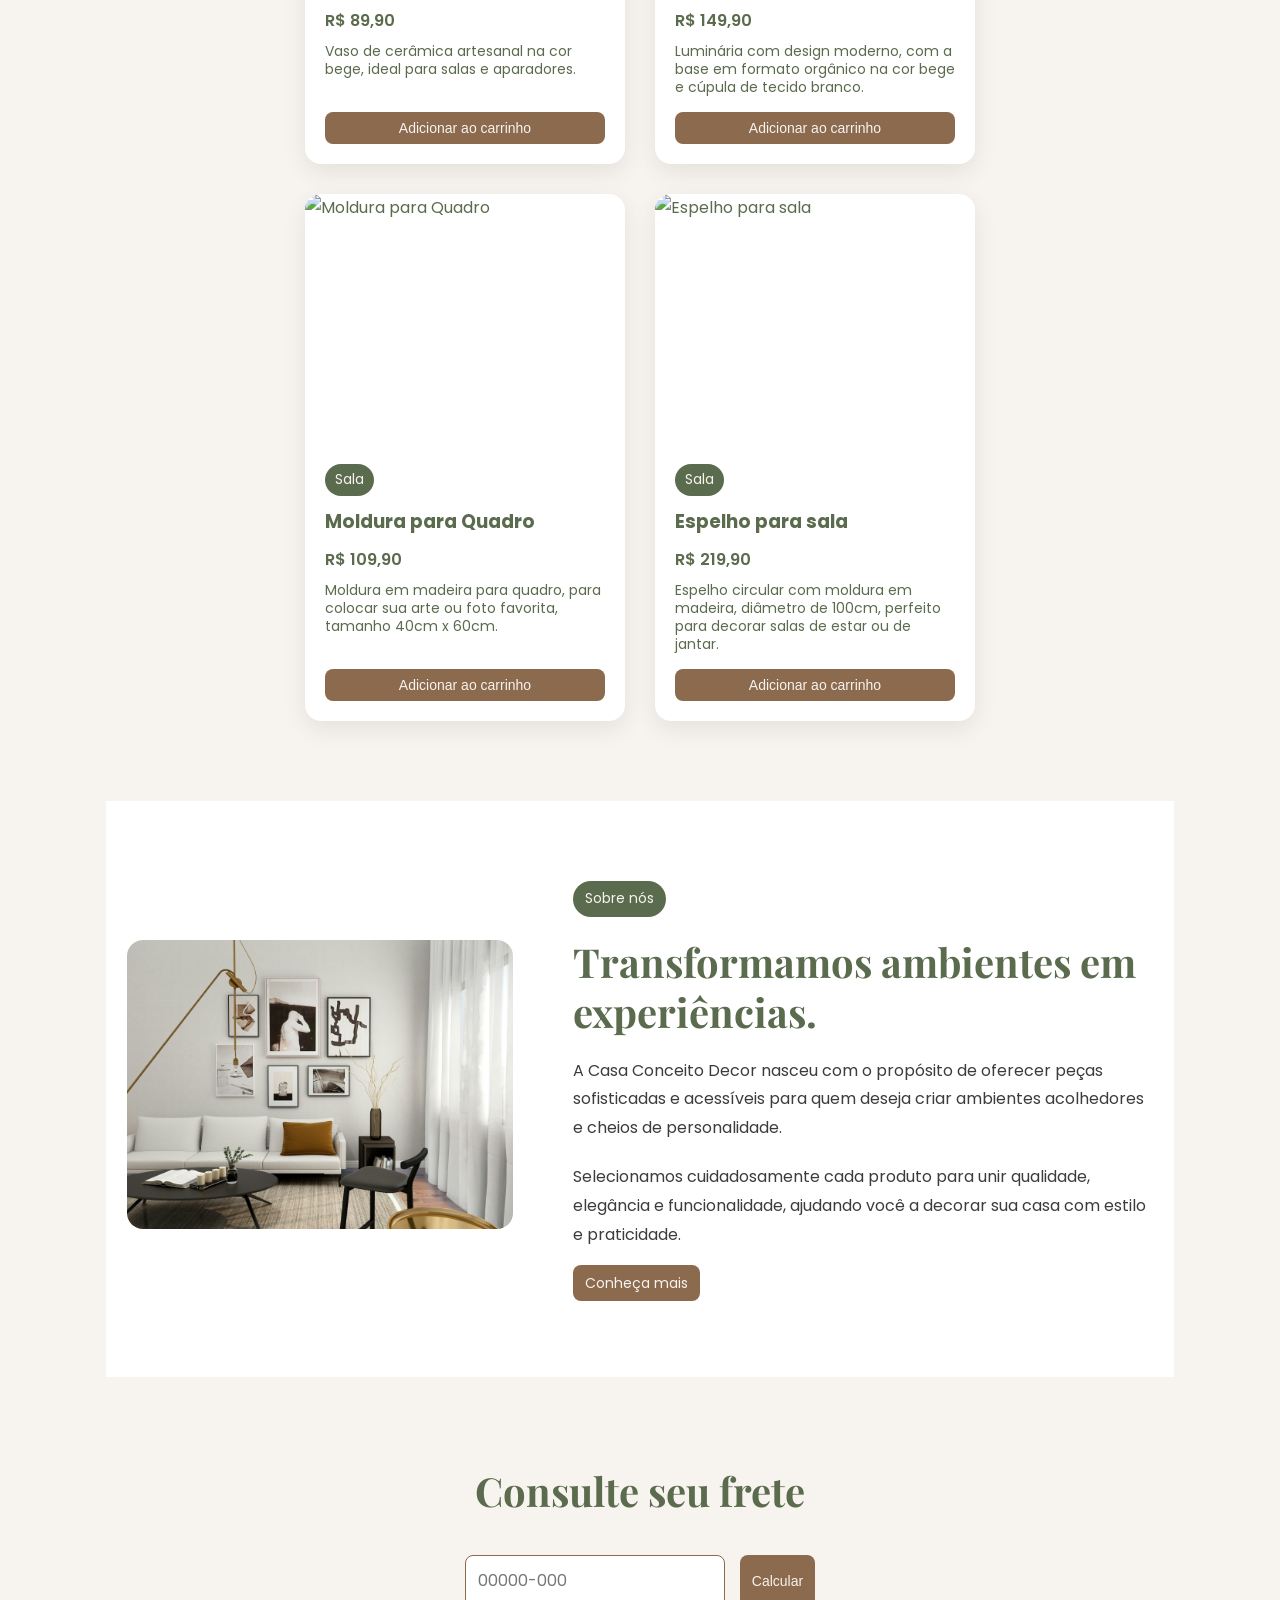
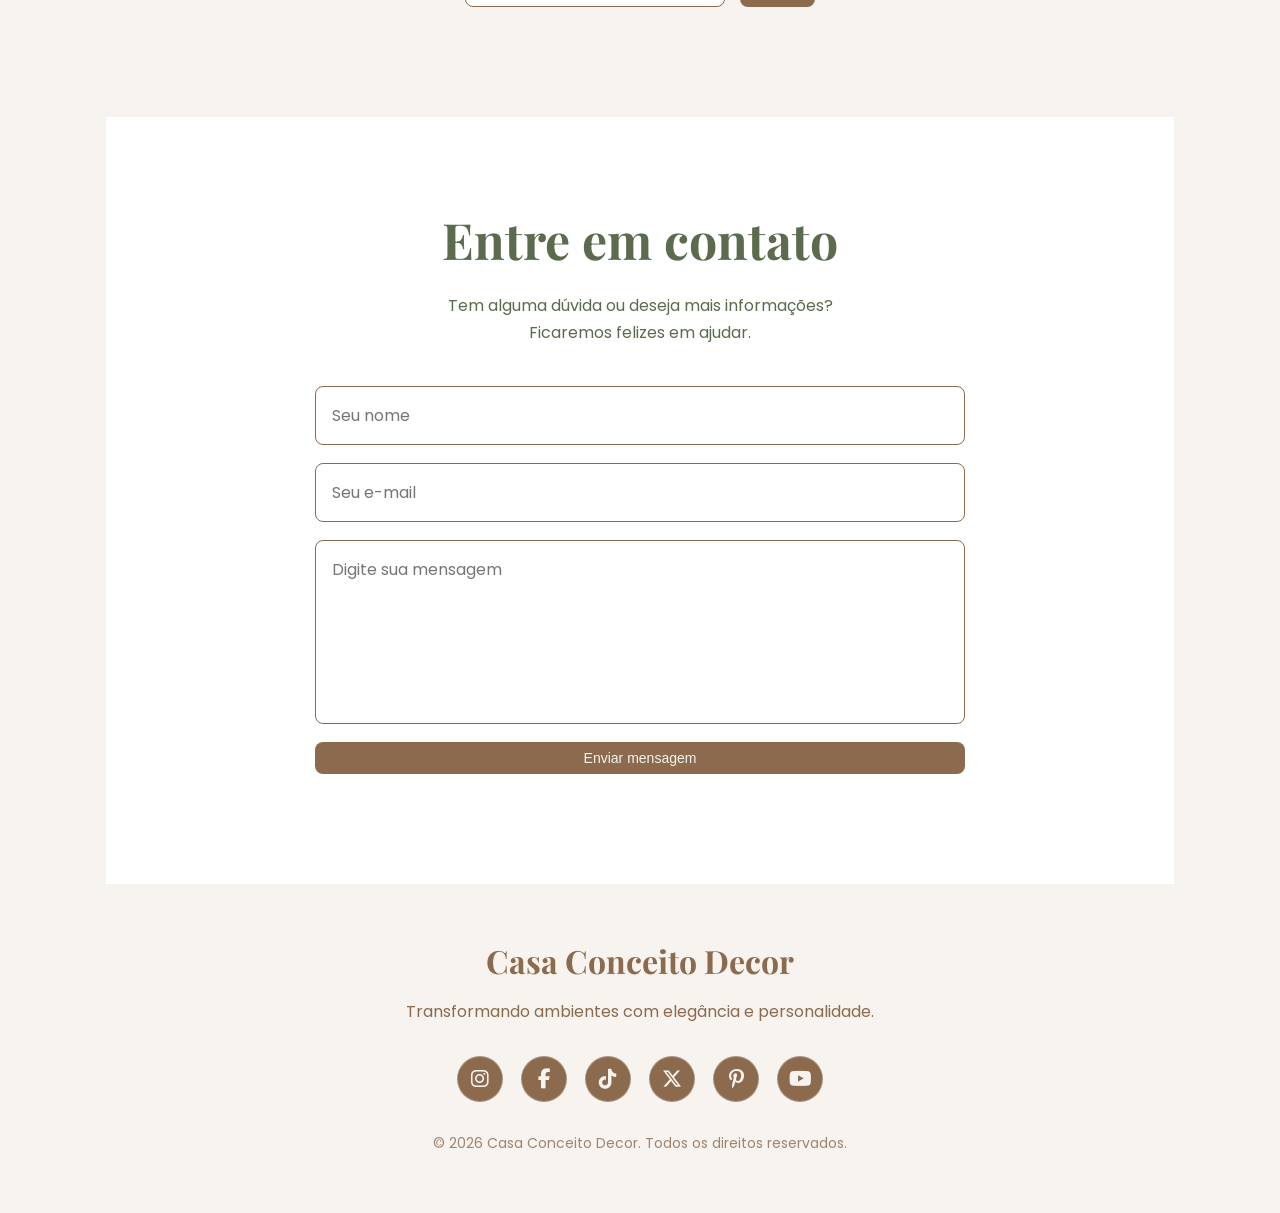
==== commit eb0c6d66: "refactor: componente Toast" ====
--- a/pages/index.html
+++ b/pages/index.html
@@ -10,9 +10,6 @@
   <link rel="stylesheet" href="https://cdnjs.cloudflare.com/ajax/libs/font-awesome/6.7.2/css/all.min.css"/>
 
   <link rel="stylesheet" href="../css/main.css">
-  <script src="../js/components/site-header.js"></script>
-  <script src="../js/components/card-produto.js"></script>
-  <script src="../js/components/site-footer.js"></script>
   <script type="module" src="../js/main.js"></script>
 </head>
 <body>
@@ -33,6 +30,7 @@
         categoria="Sala"
         titulo="Vaso decorativo"
         preco="R$ 89,90"
+        descricao="Vaso de cerâmica artesanal na cor bege, ideal para salas e aparadores."
       ></card-produto>
 
       <card-produto
@@ -40,6 +38,7 @@
         categoria="Sala"
         titulo="Luminária moderna"
         preco="R$ 149,90"
+        descricao="Luminária com design moderno, com a base em formato orgânico na cor bege e cúpula de tecido branco."
       ></card-produto>
 
       <card-produto
@@ -47,6 +46,7 @@
         categoria="Sala"
         titulo="Moldura para Quadro"
         preco="R$ 109,90"
+        descricao="Moldura em madeira para quadro, para colocar sua arte ou foto favorita, tamanho 40cm x 60cm."
       ></card-produto>
 
       <card-produto
@@ -54,6 +54,7 @@
         categoria="Sala"
         titulo="Espelho para sala"
         preco="R$ 219,90"
+        descricao="Espelho circular com moldura em madeira, diâmetro de 100cm, perfeito para decorar salas de estar ou de jantar."
       ></card-produto>
     </div>
   </section>
@@ -129,5 +130,7 @@
   </section>
 
   <site-footer></site-footer>
+
+  <div id="toast" class="toast"></div>
 </body>
 </html>
--- a/css/main.css
+++ b/css/main.css
@@ -10,3 +10,4 @@
 @import "components/frete.css";
 @import "components/form.css";
 @import "components/button.css";
+@import "components/toast.css";
